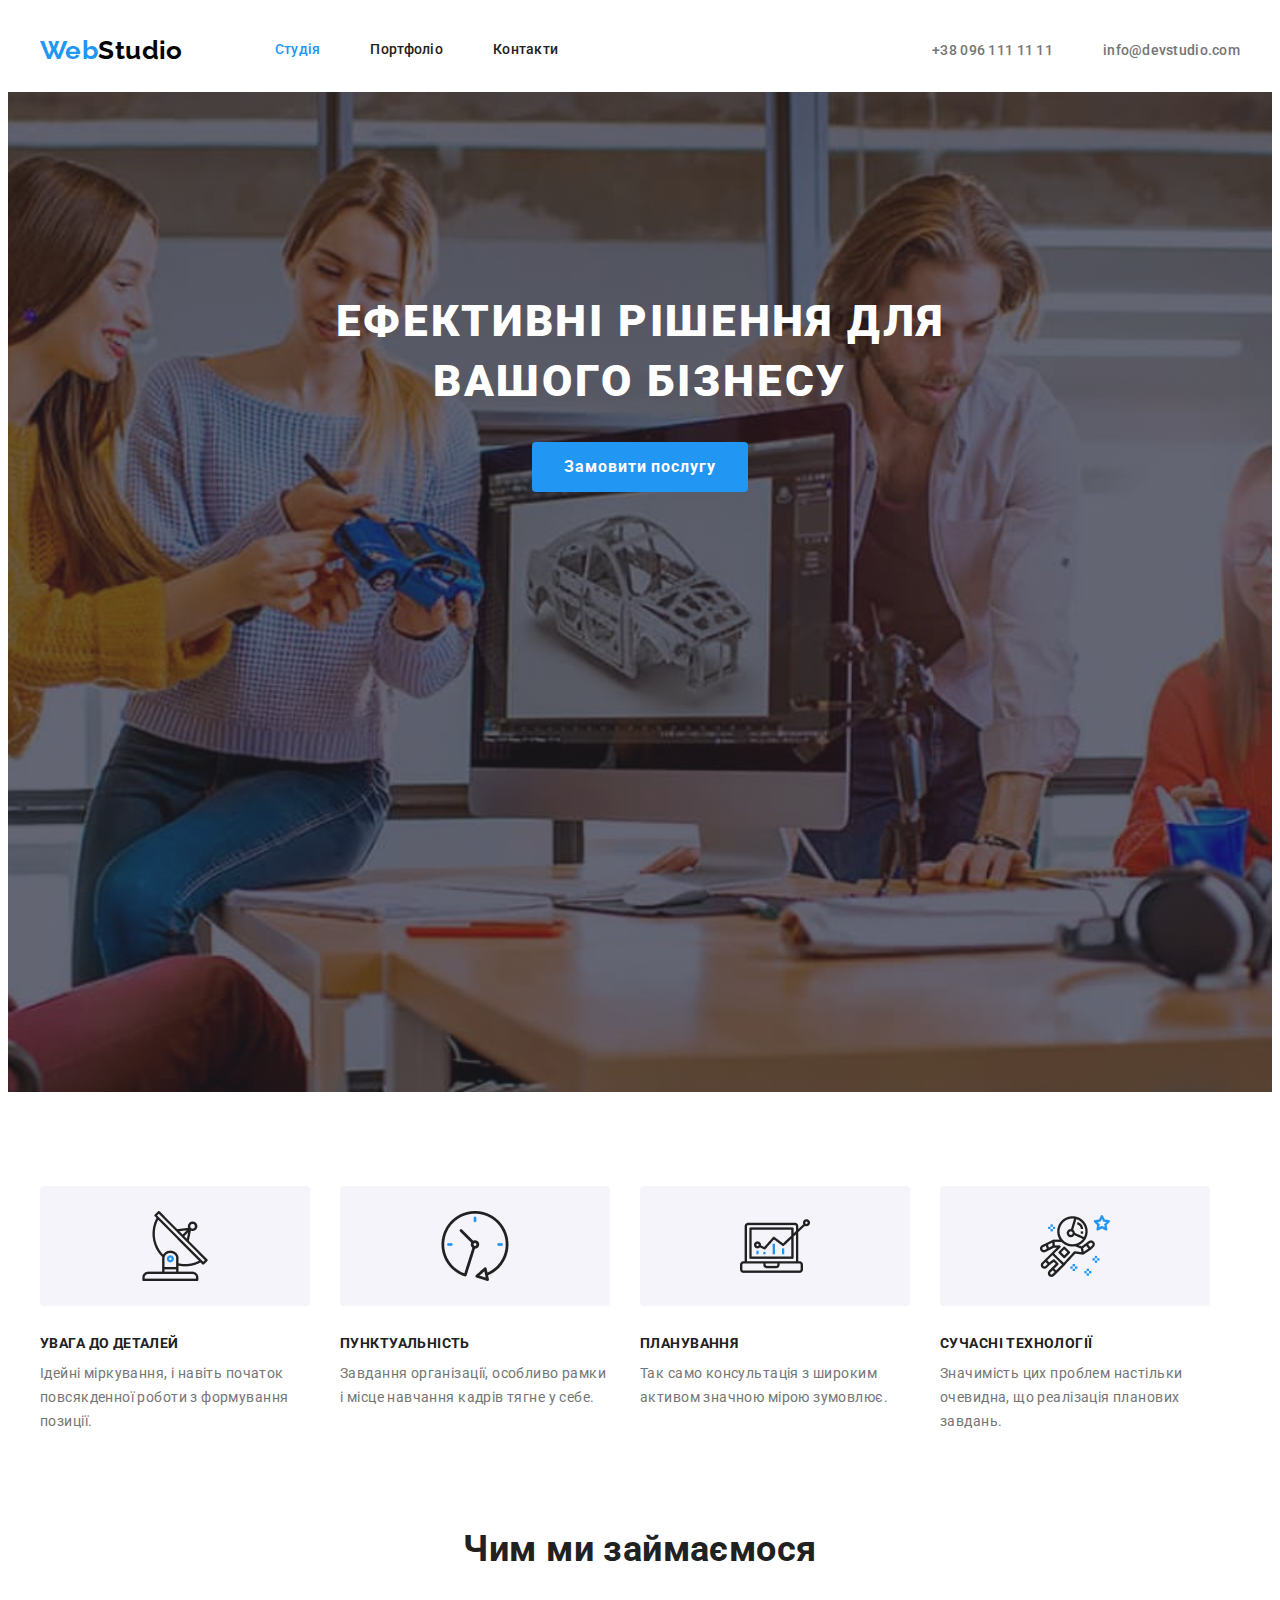
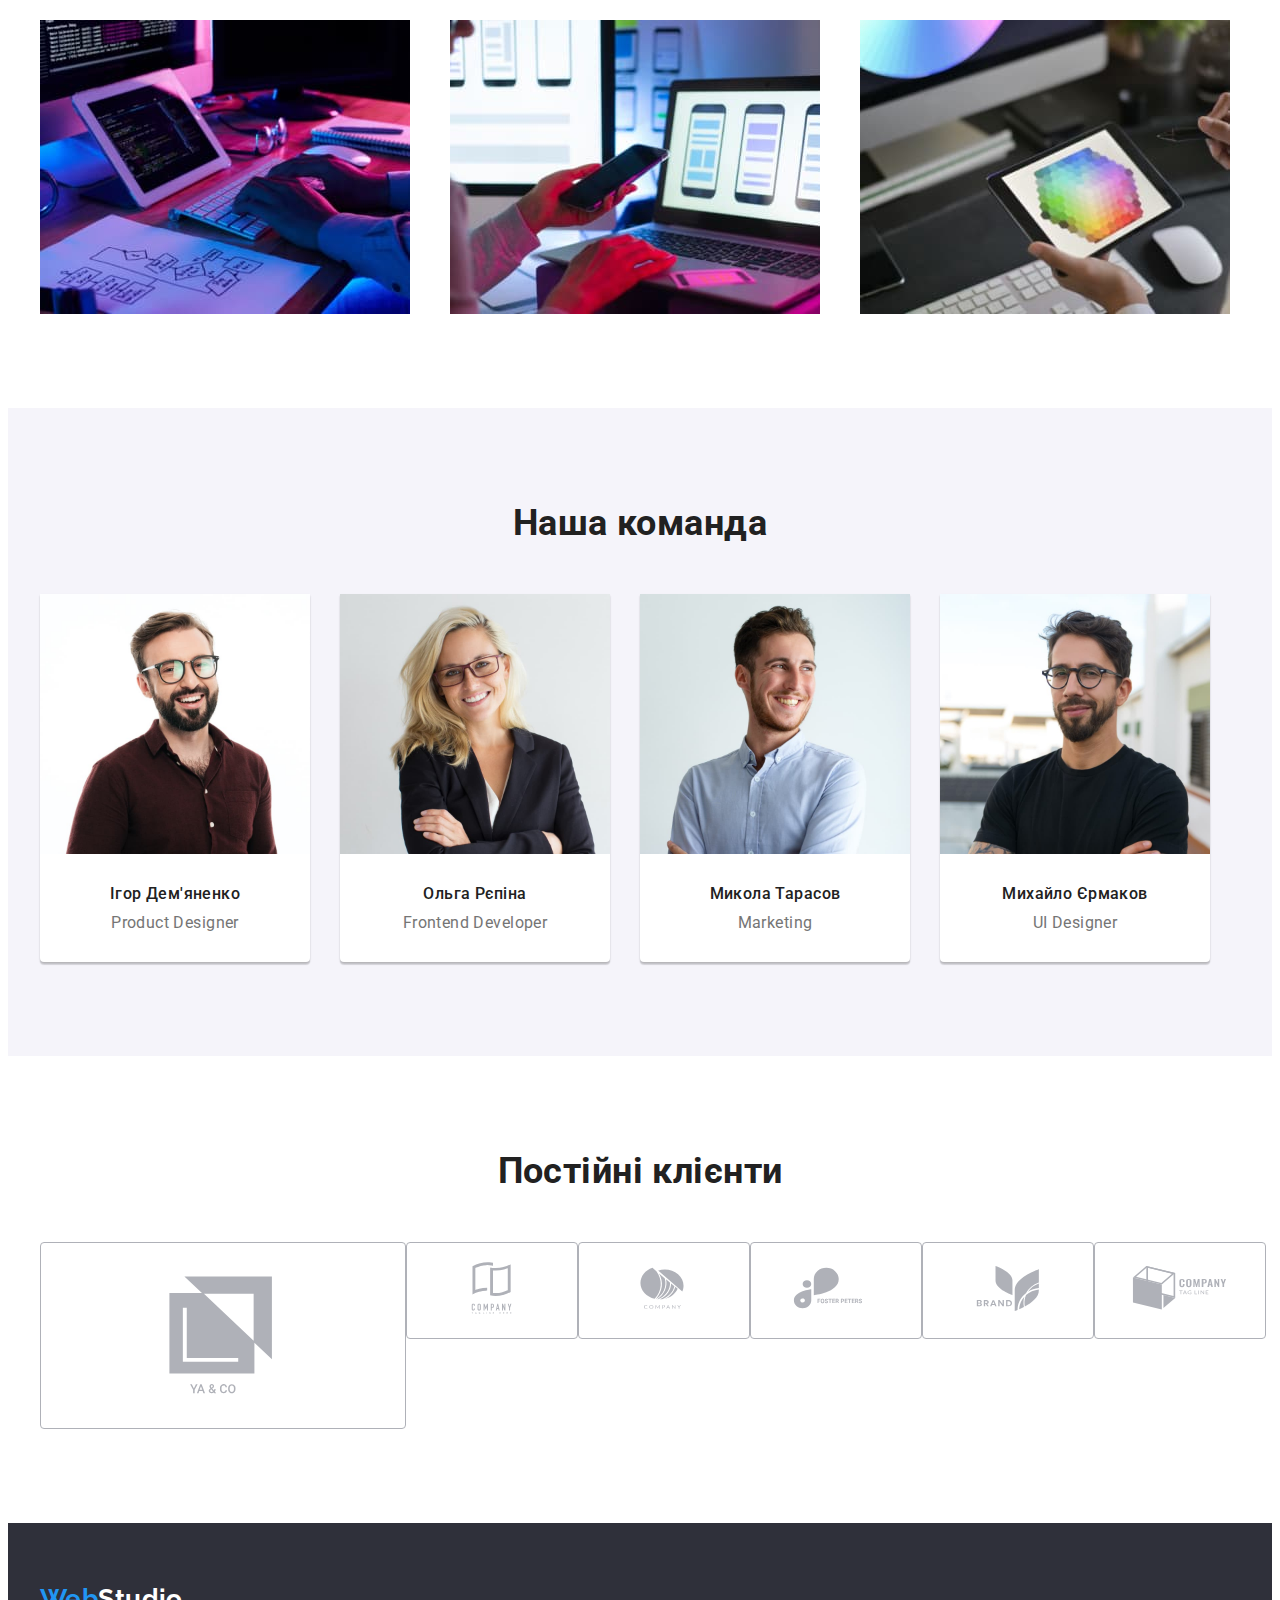
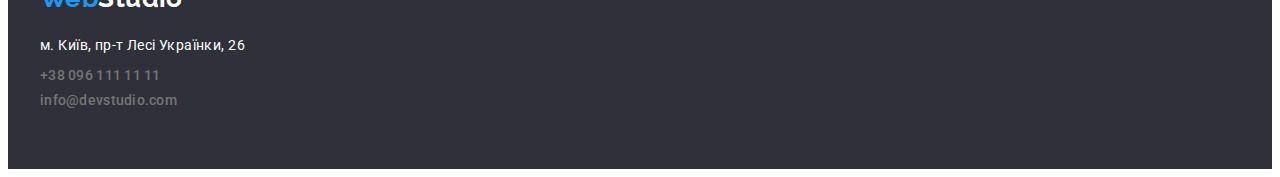
==== index.html @ 5d7f5b34 "goit-markup-hw-04" ====
<!DOCTYPE html>
<html lang="uk">
  <head>
    <meta charset="UTF-8" />
    <meta http-equiv="X-UA-Compatible" content="IE=edge" />
    <meta name="viewport" content="width=device-width, initial-scale=1.0" />
    <title>Document</title>
    <link rel="preconnect" href="https://fonts.googleapis.com" />
    <link rel="preconnect" href="https://fonts.gstatic.com" crossorigin />
    <link
      href="https://fonts.googleapis.com/css2?family=Raleway:wght@700&family=Roboto:wght@400;500;700;900&display=swap"
      rel="stylesheet"
    />
    <link
      rel="stylesheet"
      href="https://cdnjs.cloudflare.com/ajax/libs/modern-normalize/1.1.0/modern-normalize.min.css"
      integrity="sha512-wpPYUAdjBVSE4KJnH1VR1HeZfpl1ub8YT/NKx4PuQ5NmX2tKuGu6U/JRp5y+Y8XG2tV+wKQpNHVUX03MfMFn9Q=="
      crossorigin="anonymous"
      referrerpolicy="no-referrer"
    />
    <link rel="stylesheet" href="./css/styles.css" />
  </head>

  <body>
    <header class="page-header">
      <div class="container header-nav">
        <nav class="main-nav">
          <a href="./index.html" class="logo">
            <span class="logo-color">Web</span>Studio</a
          >
          <ul class="site-nav">
            <li class="item">
              <a href="./index.html" class="link current">Студія</a>
            </li>
            <li class="item">
              <a href="./portfolio.html" class="link">Портфоліо</a>
            </li>
            <li class="item"><a href="#" class="link">Контакти</a></li>
          </ul>
        </nav>
        <ul class="contacts">
          <li class="item">
            <a href="tel:+380961111111" class="link">+38 096 111 11 11</a>
          </li>
          <li class="item">
            <a href="mailto:info@devstudio.com" class="link"
              >info@devstudio.com</a
            >
          </li>
        </ul>
      </div>
    </header>

    <main>
      <section class="hero overlay">
        <div class="container">
          <h1 class="hero-title">Ефективні рішення для вашого бізнесу</h1>
          <button class="hero-button" type="button">Замовити послугу</button>
        </div>
      </section>

      <section class="section">
        <div class="container">
          <h2 class="title hidden visually-hidden">Наші особливості</h2>
          <ul class="features">
            <li class="item icon-antenna">
              <h3 class="title">УВАГА ДО ДЕТАЛЕЙ</h3>
              <p class="text">
                Ідейні міркування, і навіть початок повсякденної роботи з
                формування позиції.
              </p>
            </li>
            <li class="item icon-clock">
              <h3 class="title">ПУНКТУАЛЬНІСТЬ</h3>
              <p class="text">
                Завдання організації, особливо рамки і місце навчання кадрів
                тягне у себе.
              </p>
            </li>
            <li class="item icon-diagram">
              <h3 class="title">ПЛАНУВАННЯ</h3>
              <p class="text">
                Так само консультація з широким активом значною мірою зумовлює.
              </p>
            </li>
            <li class="item icon-astronaut">
              <h3 class="title">СУЧАСНІ ТЕХНОЛОГІЇ</h3>
              <p class="text">
                Значимість цих проблем настільки очевидна, що реалізація
                планових завдань.
              </p>
            </li>
          </ul>
        </div>
      </section>

      <section class="section section-padding">
        <div class="container">
          <h2 class="section-title">Чим ми займаємося</h2>
          <ul class="activity">
            <li class="activity-item">
              <img
                src="./images/box1.jpg"
                alt="Людина працює з планшетом та клавіатурою"
                width="370"
              />
            </li>
            <li class="activity-item">
              <img
                src="./images/box2.jpg"
                alt="Людина працює з телефоном та ноутбуком"
                width="370"
              />
            </li>
            <li class="activity-item">
              <img
                src="./images/box3.jpg"
                alt="Людина працює зі спектром кольорів на планшеті"
                width="370"
              />
            </li>
          </ul>
        </div>
      </section>

      <section class="section-team">
        <div class="container">
          <h2 class="section-title">Наша команда</h2>
          <ul class="team">
            <li>
              <img
                src="./images/img.jpg"
                alt="Усміхнений хлопець в окулярах"
                width="270"
              />
              <div class="team-item">
                <h3 class="team-title">Ігор Дем'яненко</h3>
                <p class="team-text">Product Designer</p>
              </div>
            </li>
            <li>
              <img
                src="./images/img-2.jpg"
                alt="Усміхнена дівчина в окулярах"
                width="270"
              />
              <div class="team-item">
                <h3 class="team-title">Ольга Рєпіна</h3>
                <p class="team-text">Frontend Developer</p>
              </div>
            </li>
            <li>
              <img
                src="./images/img-3.jpg"
                alt="Усміхнений хлопець"
                width="270"
              />
              <div class="team-item">
                <h3 class="team-title">Микола Тарасов</h3>
                <p class="team-text">Marketing</p>
              </div>
            </li>
            <li>
              <img
                src="./images/img-4.jpg"
                alt="Усміхнений хлопець в окулярах"
                width="270"
              />
              <div class="team-item">
                <h3 class="team-title">Михайло Єрмаков</h3>
                <p class="team-text">UI Designer</p>
              </div>
            </li>
          </ul>
        </div>
      </section>

      <section class="section">
        <div class="container">
          <h2 class="section-title">Постійні клієнти</h2>
          <ul class="clients-list">
            <li class="client-item">
              <a href="" class="client-link">
                <svg>
                  <use href="./images/icons.svg#icon-client1"></use>
                </svg>
              </a>
            </li>
            <li class="client-item">
              <a href="" class="client-link">
                <svg class="client-icon">
                  <use href="./images/icons.svg#icon-client2"></use>
                </svg>
              </a>
            </li>
            <li class="client-item">
              <a href="" class="client-link">
                <svg class="client-icon">
                  <use href="./images/icons.svg#icon-client3"></use>
                </svg>
              </a>
            </li>
            <li class="client-item">
              <a href="" class="client-link">
                <svg class="client-icon">
                  <use href="./images/icons.svg#icon-client4"></use>
                </svg>
              </a>
            </li>
            <li class="client-item">
              <a href="" class="client-link">
                <svg class="client-icon">
                  <use href="./images/icons.svg#icon-client5"></use>
                </svg>
              </a>
            </li>
            <li class="client-item">
              <a href="" class="client-link">
                <svg class="client-icon">
                  <use href="./images/icons.svg#icon-client6"></use>
                </svg>
              </a>
            </li>
          </ul>
        </div>
      </section>
    </main>

    <footer class="footer">
      <div class="container">
        <a class="footer-logo" href="./index.html"
          ><span class="logo-color">Web</span>Studio</a
        >
        <address class="footer-address">
          <ul class="contacts-footer">
            <li class="footer-item">
              <a
                href="https://goo.gl/maps/CPtrU1FHBa2aNyZL9"
                target="_blank"
                rel="noopener noreferrer nofollow"
                class="address"
                >м. Київ, пр-т Лесі Українки, 26</a
              >
            </li>
            <li class="footer-item">
              <a href="tel:+380961111111" class="link">+38 096 111 11 11</a>
            </li>
            <li class="footer-item">
              <a href="mailto:info@devstudio.com" class="link"
                >info@devstudio.com</a
              >
            </li>
          </ul>
        </address>
      </div>
    </footer>
  </body>
</html>
---- css/styles.css ----
:root {
  --primery-bacground-color: #f5f5f5;
  --bacground-color: #ffffff;
  --header-bacground-color: #ececec;
  --icon-bacground-color: #f5f4fa;
  --button-text-hover-color: #ffffff;
  --hero-title-color: #ffffff;
  --accent-bacground-color: #2f303a;
  --primary-text-color: #757575;
  --title-text-color: #212121;
  --logo-text-color: #2196f3;
  --button-bacground-color: #2196f3;
  --address-color: #ffffff;
  --logo-color: #000000;
  --footer-logo-color: #ffffff;
  --section-team-color: #f5f4fa;
  --border-color: #eeeeee;
  --icon-color: #afb1b8;
  --hover-icon-color: #2196f3;
}

p,
h1,
h2,
h3,
h4,
h5,
h6 {
  margin: 0;
}

ul,
li {
  margin: 0;
  padding-left: 0;
  list-style: none;
}

button {
  cursor: pointer;
}

address {
  font-style: normal;
}

img {
  display: block;
  max-width: 100%;
  height: auto;
}

body {
  font-family: "Roboto", sans-serif;
  font-size: 14px;
  letter-spacing: 0.03em;
  color: var(--primary-text-color);
  background-color: var(---bacground-color);
}

.page-header a,
.footer a,
.portfolio a {
  text-decoration: none;
}

.container {
  align-items: center;
  margin-left: auto;
  margin-right: auto;
  width: 1200px;
  padding: 0 15px;
}

/* Logo */

.logo {
  font-family: "Raleway", sans-serif;
  font-weight: 700;
  font-size: 26px;
  line-height: 1.19;
  color: var(--logo-color);
}

.logo-color {
  color: var(--button-bacground-color);
}

/* Page header */

.page-header {
  background-color: var(--bacground-color);
}

/* Main navigation */

.main-nav {
  display: flex;
  align-items: center;
}

/* Site navigation */

.site-nav {
  display: flex;
  margin-left: 92px;
  gap: 50px;
}

.header-nav {
  display: flex;
}

.site-nav .link {
  display: block;
  padding-top: 34px;
  padding-bottom: 34px;
  color: var(--title-text-color);

  font-weight: 500;
  font-size: 14px;
  line-height: 1.14;
  letter-spacing: 0.02em;
}

.site-nav .link:hover,
.site-nav .link:focus {
  color: var(--button-bacground-color);
}

.site-nav .link.current {
  color: var(--button-bacground-color);
}

/* Contacts */

.contacts {
  display: flex;
  margin-left: auto;
  gap: 50px;
}

.contacts .link {
  font-weight: 500;
  font-size: 14px;
  line-height: 1.14;
  letter-spacing: 0.02em;
  color: var(--primary-text-color);
}

.contacts .link:hover,
.contacts .link:focus {
  color: var(--button-bacground-color);
}

/* Hero */

.hero {
  text-align: center;
  background: var(--accent-bacground-color);
  padding: 200px 0;
}

.overlay {
  max-width: 1600px;
  height: 600px;
  margin-left: auto;
  margin-right: auto;
  background-image: linear-gradient(
      to right,
      rgba(47, 48, 58, 0.4),
      rgba(47, 48, 58, 0.4)
    ),
    url(../images/hero.jpg);
  background-position: center;
  background-size: cover;
}

.hero-title {
  width: 696px;
  margin: auto;
  margin-bottom: 30px;
  font-weight: 900;
  font-size: 44px;
  line-height: 1.36;
  letter-spacing: 0.06em;
  text-align: center;
  text-transform: uppercase;
  color: var(--hero-title-color);
}

.hero-button {
  font-family: inherit;
  font-weight: 700;
  font-size: 16px;
  line-height: 1.88;
  letter-spacing: 0.06em;
  min-width: 216px;
  border: none;
  padding: 10px 32px;
  border-radius: 4px;
  color: var(--button-text-hover-color);
  background-color: var(--button-bacground-color);
}

/* Sections */

.section {
  padding-top: 94px;
  padding-bottom: 94px;
}

.section .title {
  margin-bottom: 50px;
  color: var(--title-text-color);
}

.section-team {
  background-color: var(--section-team-color);
}

.section-title {
  margin-bottom: 50px;
  font-weight: 700;
  font-size: 36px;
  line-height: 1.17;
  text-align: center;
  color: var(--title-text-color);
}

/* Features */

.visually-hidden {
  position: absolute;
  white-space: nowrap;
  width: 1px;
  height: 1px;
  overflow: hidden;
  border: 0;
  padding: 0;
  clip: rect(0 0 0 0);
  clip-path: inset(50%);
  margin: -1px;
}

.features {
  display: flex;
  gap: 30px;
}

.features .item {
  width: 270px;
}

.features .item::before {
  display: block;
  content: " ";
  height: 120px;
  border-radius: 4px;
  margin-bottom: 30px;
  background-color: var(--icon-bacground-color);
  background-repeat: no-repeat;
  background-position: 50% 50%;
  background-size: 70px;
}

.icon-antenna::before {
  background-image: url(../images/antenna.png);
}

.icon-clock::before {
  background-image: url(../images/clock.png);
}

.icon-diagram::before {
  background-image: url(../images/diagram.png);
}

.icon-astronaut::before {
  background-image: url(../images/astronaut.png);
}

.features .title {
  margin-bottom: 10px;
  font-weight: 700;
  font-size: 14px;
  line-height: 1.14;
}

.features .text {
  font-weight: 400;
  font-size: 14px;
  line-height: 1.71;
  color: var(--primary-text-color);
}

.filters {
  display: flex;
  gap: 8px;
  margin-bottom: 50px;
}

.filters .filter-button.current {
  border: none;
  color: var(--button-text-hover-color);
  background: var(--button-bacground-color);
  box-shadow: 0px 3px 1px rgba(0, 0, 0, 0.1), 0px 1px 2px rgba(0, 0, 0, 0.08),
    0px 2px 2px rgba(0, 0, 0, 0.12);
  border-radius: 4px;
}

.filters .filter-button {
  font-family: inherit;
  font-style: normal;
  font-weight: 500;
  font-size: 16px;
  line-height: 1.62;
  border: none;
  padding: 6px 22px;
  border-radius: 4px;
  letter-spacing: 0.03em;
  color: var(--title-text-color);
  background: var(--section-team-color);
  border-radius: 4px;
}

.hero-button {
  font-family: inherit;
  font-weight: 700;
  font-size: 16px;
  line-height: 1.88;
  letter-spacing: 0.06em;
  min-width: 216px;
  border: none;
  padding: 10px 32px;
  border-radius: 4px;
  color: var(--button-text-hover-color);
  background-color: var(--button-bacground-color);
}

/* What we do */

.section-padding {
  padding-top: 0;
}

.activity {
  display: flex;
  flex-wrap: wrap;
  gap: 30px;
}

.activity-item {
  display: flex;
  width: calc((100% - 60px) / 3);
}

/* Team */

.section-team {
  padding: 94px 0;
}

.team {
  display: flex;
  gap: 30px;
}

.team-item {
  display: block;
  padding-top: 30px;
  padding-bottom: 30px;
}

.team .team-title,
.team .team-text {
  font-weight: 500;
  font-size: 16px;
  line-height: 1.19;
  text-align: center;
  color: var(--title-text-color);
}

.team-title {
  margin-bottom: 10px;
}

.team li {
  background: var(--bacground-color);
  box-shadow: 0px 3px 1px rgba(0, 0, 0, 0.1), 0px 1px 2px rgba(0, 0, 0, 0.08),
    0px 2px 2px rgba(0, 0, 0, 0.12);
  border-radius: 0px 0px 4px 4px;
}

.team .team-text {
  font-weight: 400;
  color: var(--primary-text-color);
}

/* Client */

.clients-list {
  display: flex;
  justify-content: space-between;
  margin-left: auto;
}

.client-link {
  display: block;
  align-items: center;
  padding: 16px 32px;
  border: 1px solid var(--icon-color);
  border-radius: 4px;
  fill: var(--icon-color);
}

.client-icon {
  fill: var(--icon-color);
  width: 106px;
  height: 60px;
}

.client-link:hover,
.client-link:focus {
  border: 1px solid var(--hover-icon-color);
  color: var(--hover-icon-color);
}

/* Portfolio */

.portfolio {
  display: flex;
  flex-wrap: wrap;
  gap: 30px;
}

.portfolio-element {
  width: calc((100% - 60px) / 3);
}

.item-title {
  display: block;
  padding: 20px 24px;
  border: 1px solid var(--border-color);
}

.portfolio .portfolio-item {
  margin-bottom: 4px;
  font-weight: 700;
  font-size: 18px;
  line-height: 2;
  letter-spacing: 0.06em;
  color: var(--title-text-color);
}

.portfolio .portfolio-text {
  font-weight: 400;
  font-size: 16px;
  line-height: 1.88;
  color: var(--primary-text-color);
}

.filters .filter-button:hover,
.filters .filter-button:focus {
  cursor: pointer;
  background-color: var(--button-bacground-color);
  color: var(--button-text-hover-color);
  box-shadow: 0px 3px 1px rgba(0, 0, 0, 0.1), 0px 1px 2px rgba(0, 0, 0, 0.08),
    0px 2px 2px rgba(0, 0, 0, 0.12);
}

.filters {
  display: flex;
  justify-content: center;
}

.portfolio .portfolio-element:hover,
.portfolio .portfolio-element:focus {
  box-shadow: 0px 1px 1px rgba(0, 0, 0, 0.12), 0px 4px 4px rgba(0, 0, 0, 0.06),
    1px 4px 6px rgba(0, 0, 0, 0.16);
}

/* Footer */

.footer {
  background: var(--accent-bacground-color);
  background: var(--accent-bacground-color);
  padding-top: 60px;
  padding-bottom: 60px;
}

.footer-logo {
  display: block;
  margin-bottom: 20px;
  text-decoration: none;
  font-family: "Raleway", sans-serif;
  font-weight: 700;
  font-size: 26px;
  line-height: 1.19;
  color: var(--footer-logo-color);
}

.address {
  display: block;
  margin-bottom: 10px;
  font-family: inherit;
  font-style: normal;
  font-size: 14px;
  line-height: 1.71;
  letter-spacing: 0.03em;
  color: var(--address-color);
}

.footer-item:not(:last-child) {
  margin-bottom: 9px;
}

.contacts-footer .link {
  display: block;
  font-weight: 500;
  font-size: 14px;
  line-height: 1.14;
  letter-spacing: 0.02em;
  color: var(--primary-text-color);
}

.contacts-footer .link:hover,
.contacts-footer .link:focus {
  color: var(--button-bacground-color);
}
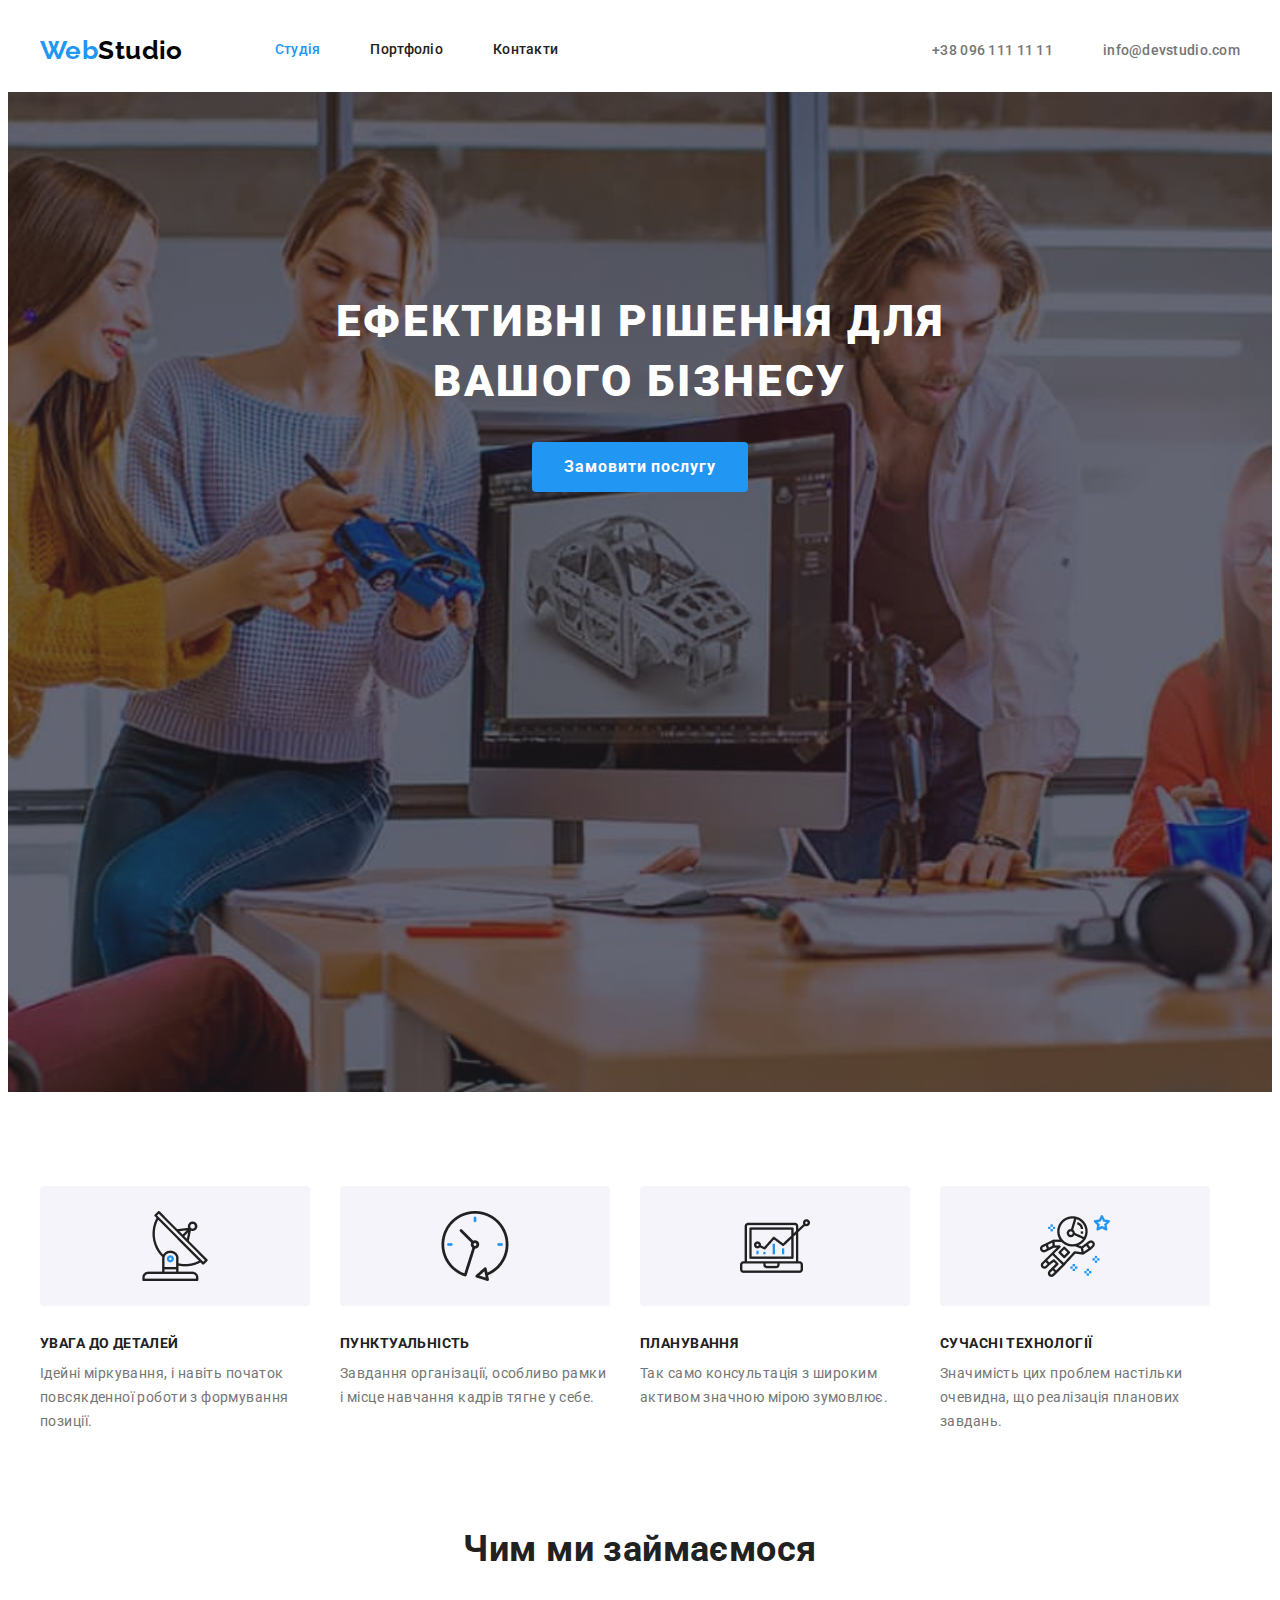
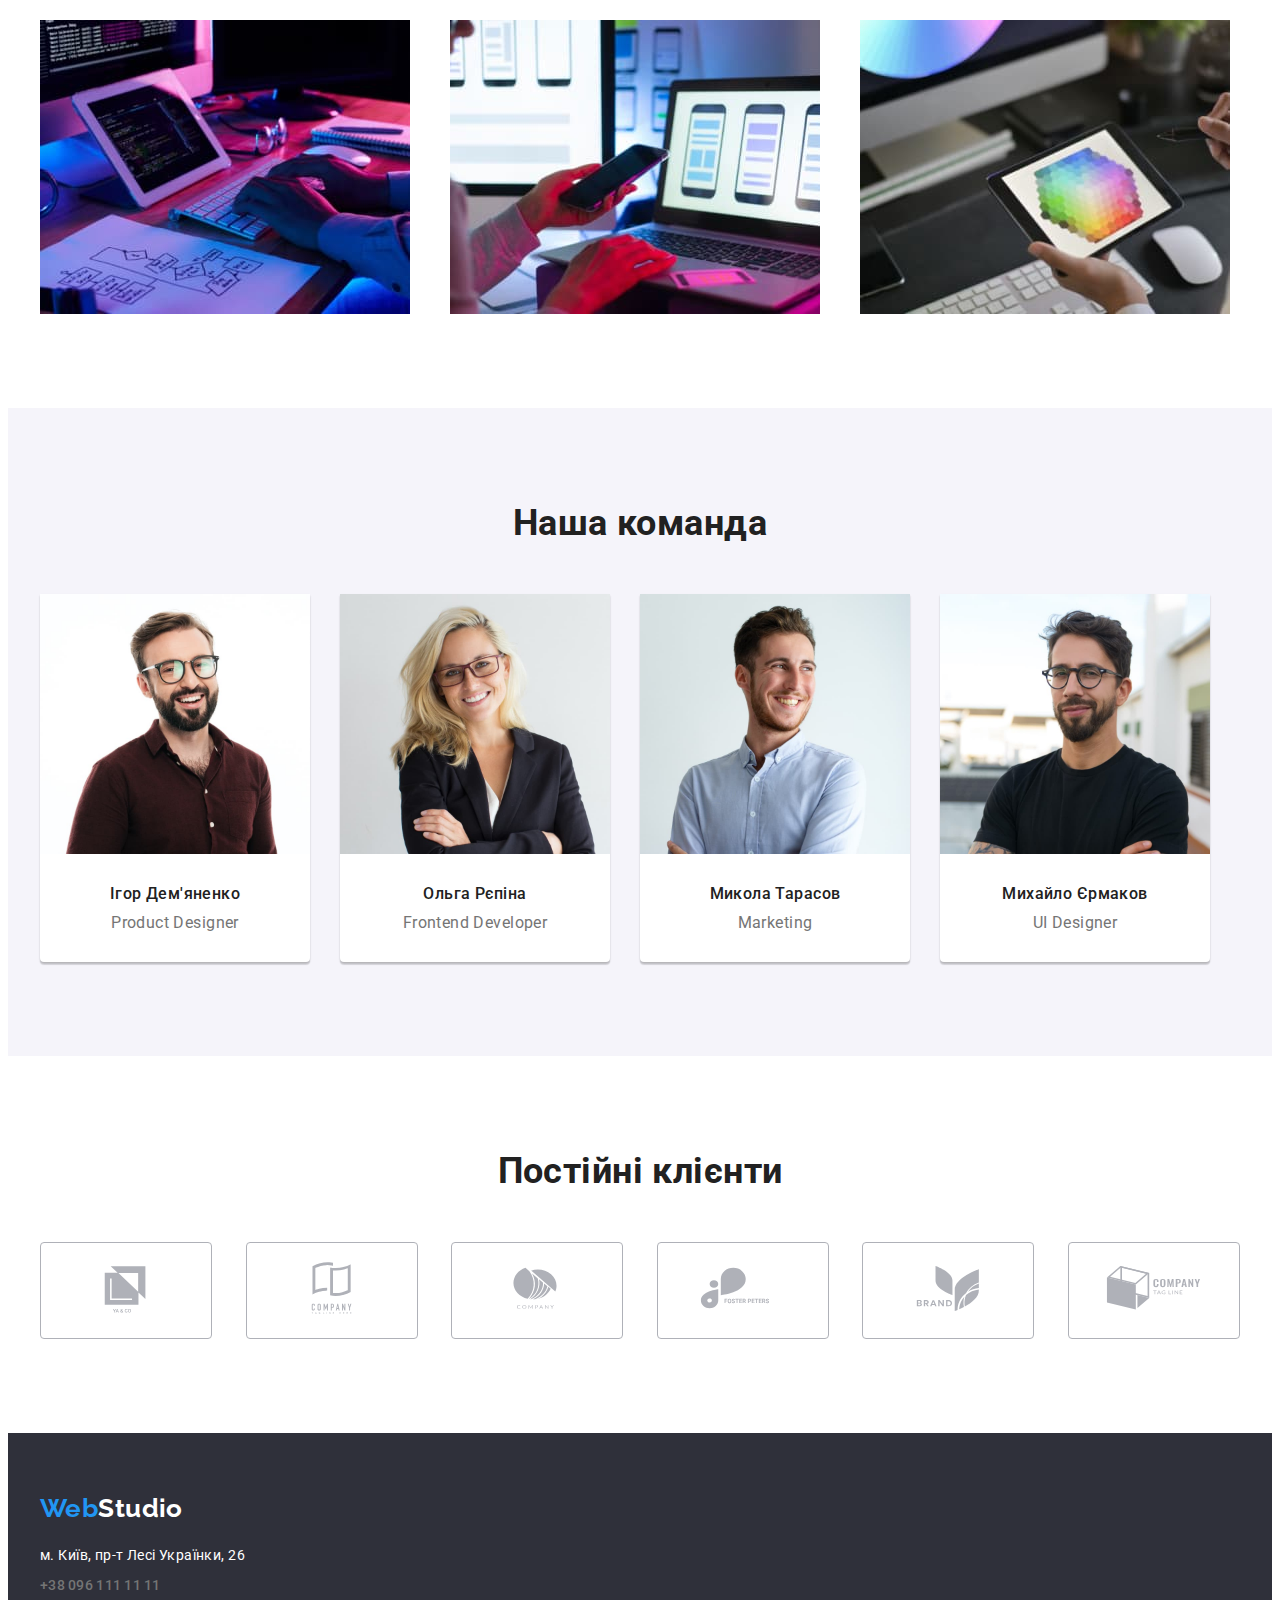
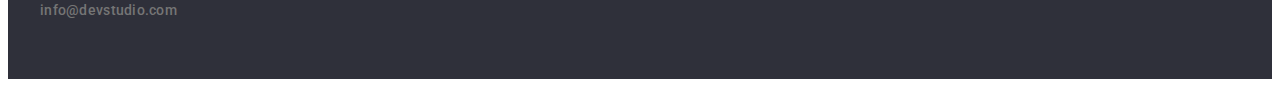
==== commit 7d291e90: "goit-markup-hw-04" ====
--- a/index.html
+++ b/index.html
@@ -181,7 +181,7 @@
           <ul class="clients-list">
             <li class="client-item">
               <a href="" class="client-link">
-                <svg>
+                <svg class="client-icon">
                   <use href="./images/icons.svg#icon-client1"></use>
                 </svg>
               </a>
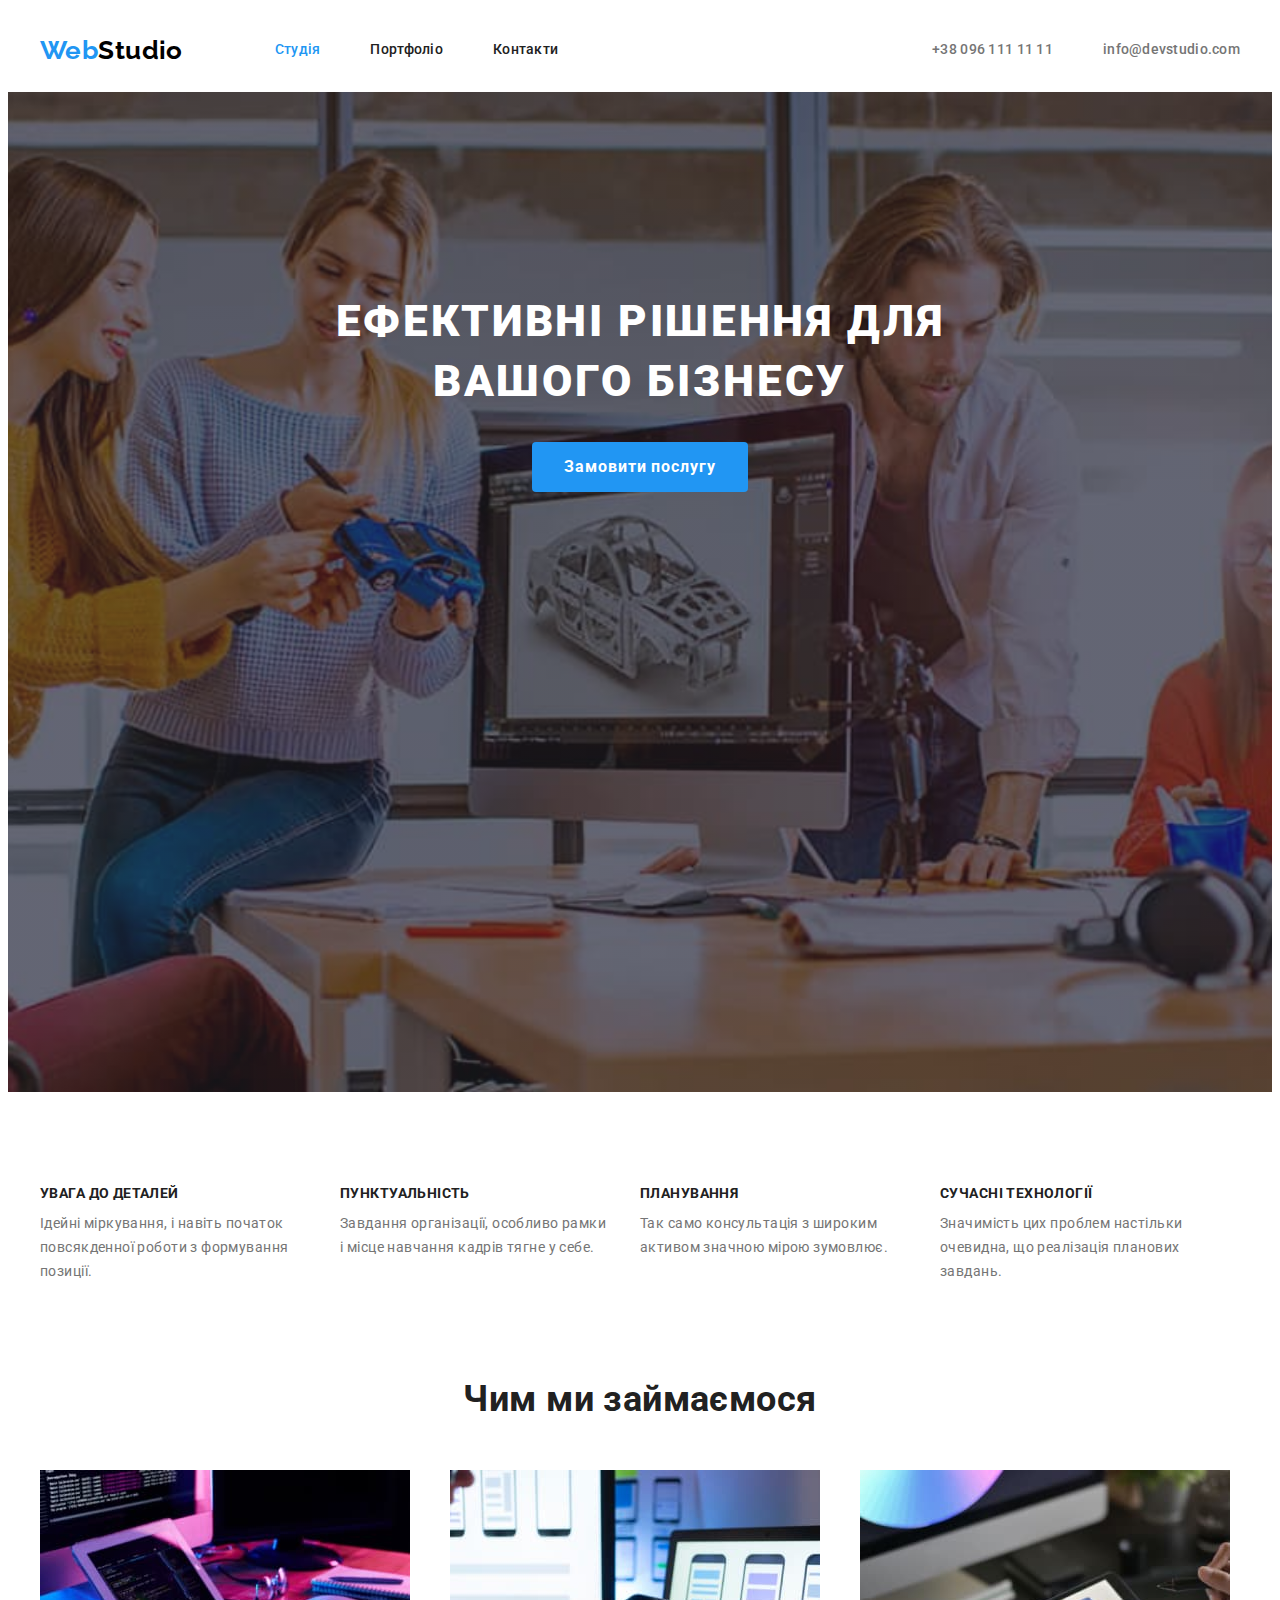
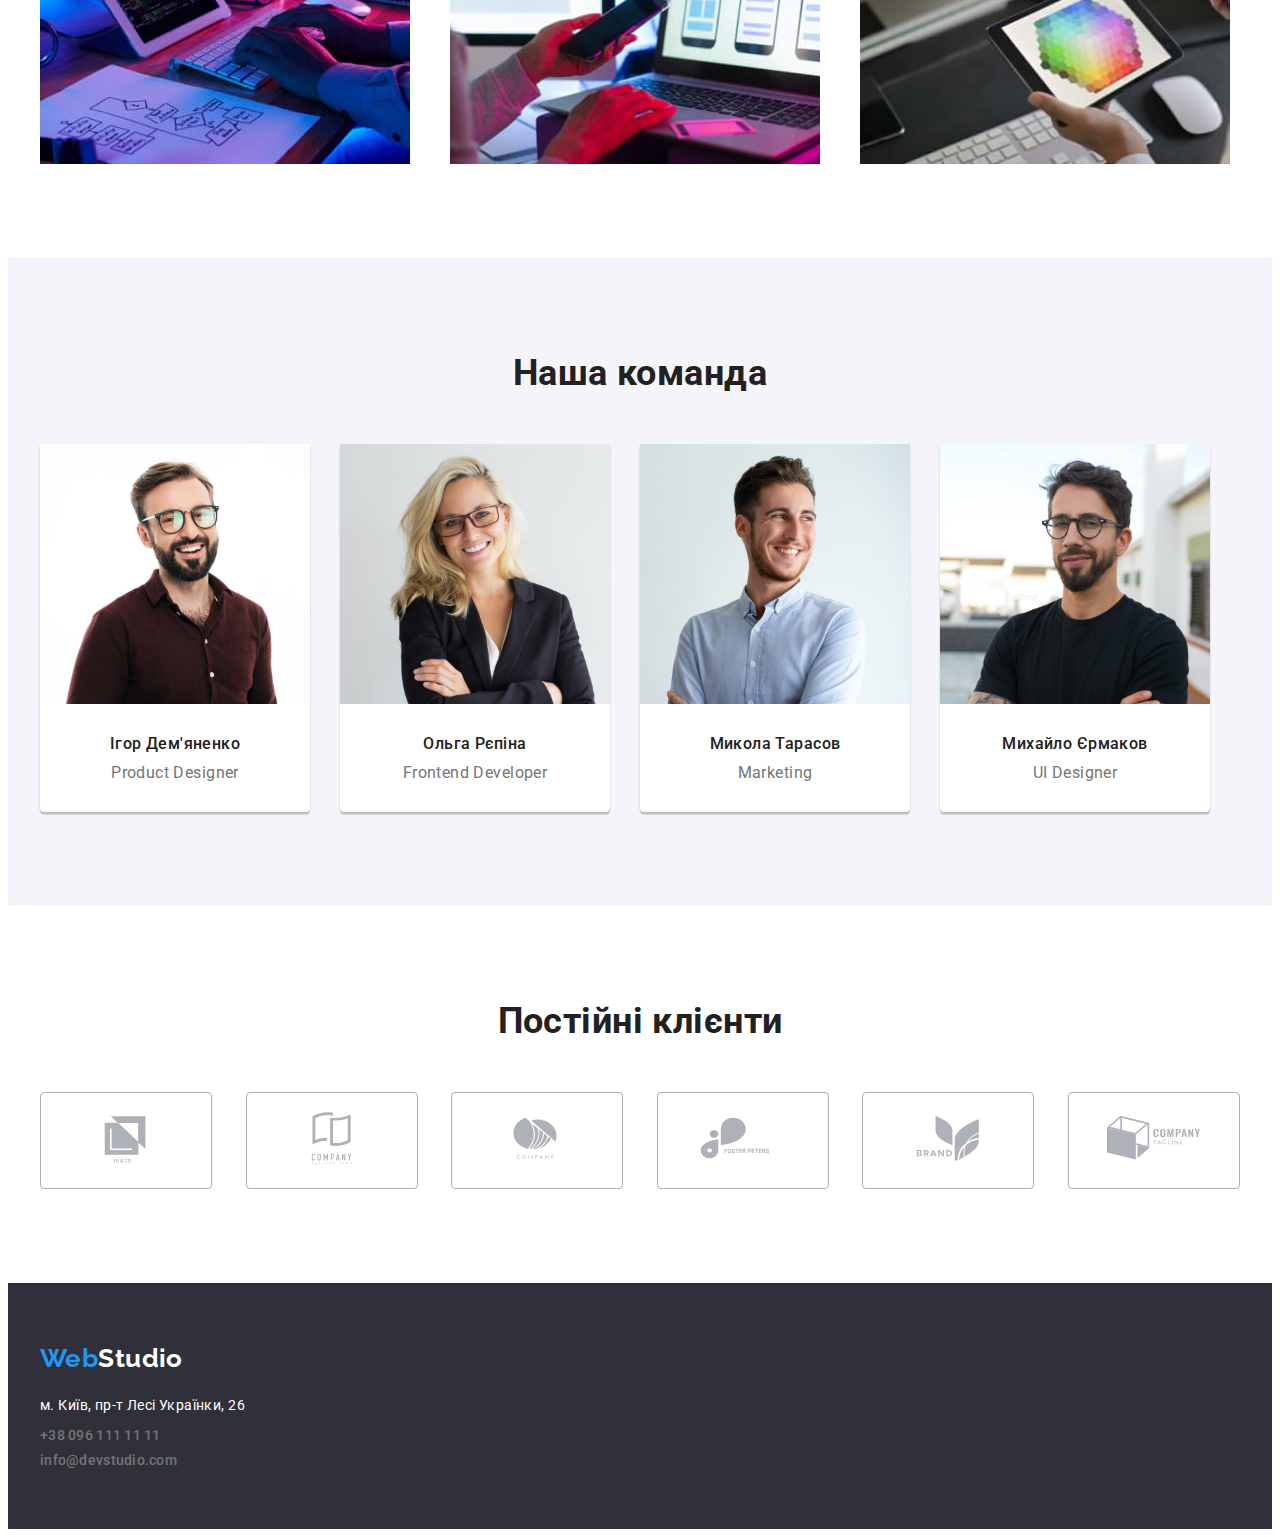
==== commit d9729d10: "goit-markup-hw-04" ====
--- a/index.html
+++ b/index.html
@@ -182,7 +182,8 @@
             <li class="client-item">
               <a href="" class="client-link">
                 <svg class="client-icon">
-                  <use href="./images/icons.svg#icon-client1"></use>
+                  <use href="./images/icons.svg#icon-client1"
+                  ></use>
                 </svg>
               </a>
             </li>
--- a/css/styles.css
+++ b/css/styles.css
@@ -138,9 +138,12 @@
   display: flex;
   margin-left: auto;
   gap: 50px;
+  text-decoration: none;
 }
 
 .contacts .link {
+  display: flex;
+  align-items: center;
   font-weight: 500;
   font-size: 14px;
   line-height: 1.14;
@@ -151,6 +154,12 @@
 .contacts .link:hover,
 .contacts .link:focus {
   color: var(--button-bacground-color);
+}
+
+.contacts-icon {
+  fill: var(--primary-text-color);
+  width: 16px;
+  height: 12px;
 }
 
 /* Hero */
@@ -252,7 +261,7 @@
   width: 270px;
 }
 
-.features .item::before {
+/* .features .item::before {
   display: block;
   content: " ";
   height: 120px;
@@ -278,7 +287,7 @@
 
 .icon-astronaut::before {
   background-image: url(../images/astronaut.png);
-}
+} */
 
 .features .title {
   margin-bottom: 10px;
@@ -423,7 +432,7 @@
 .client-link:hover,
 .client-link:focus {
   border: 1px solid var(--hover-icon-color);
-  color: var(--hover-icon-color);
+  fill: var(--hover-icon-color);
 }
 
 /* Portfolio */
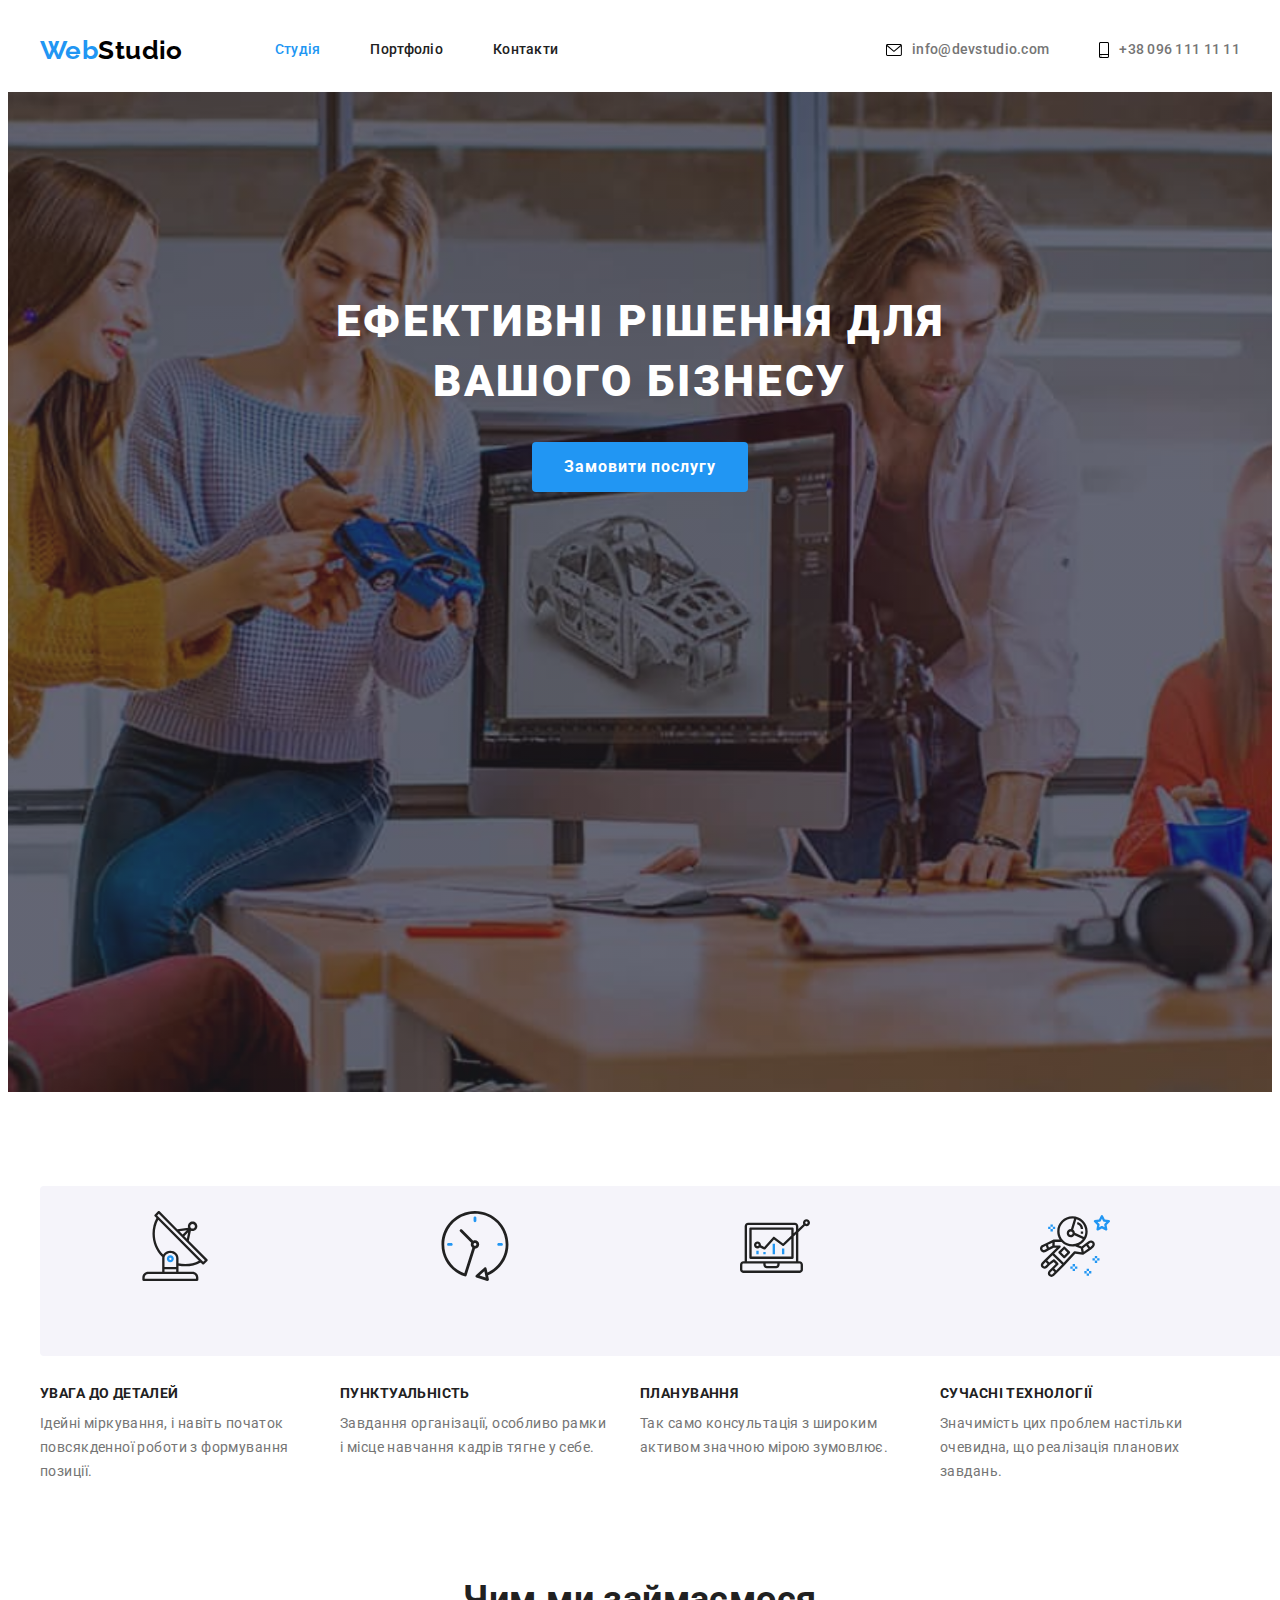
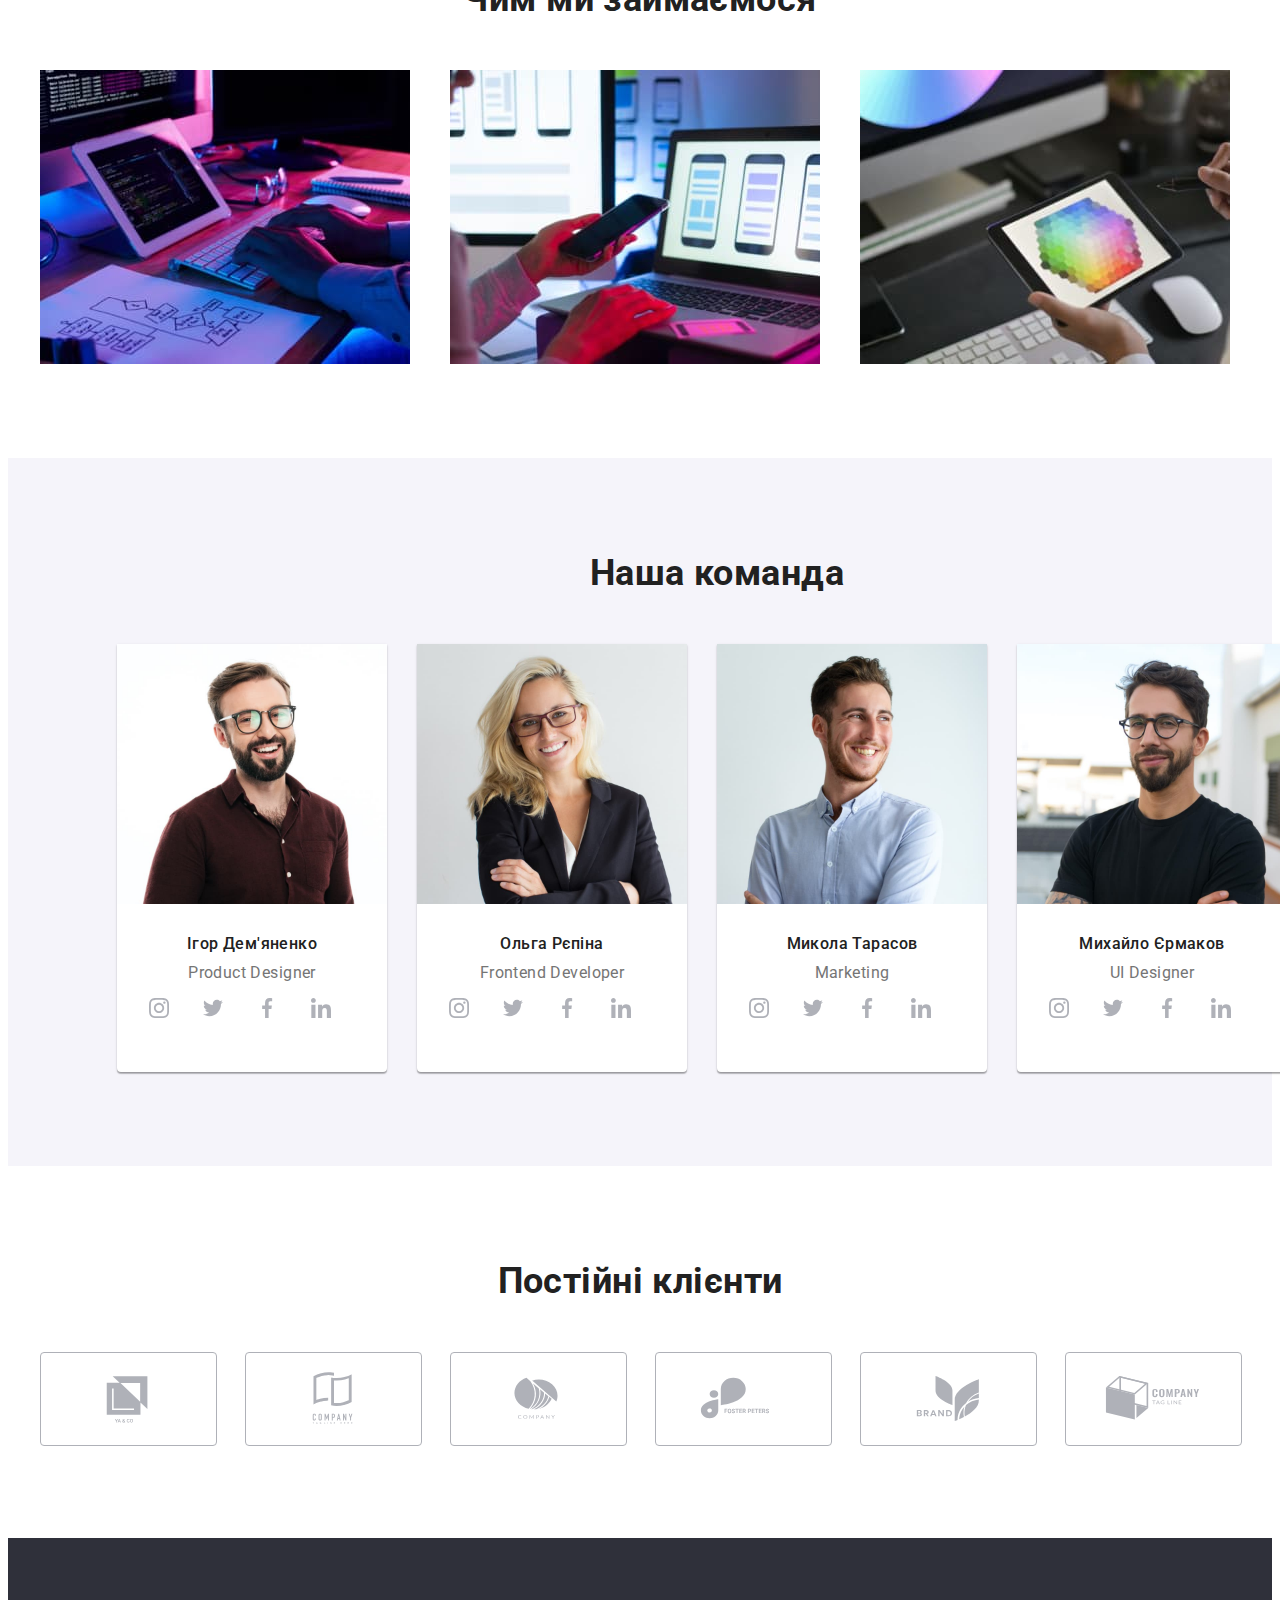
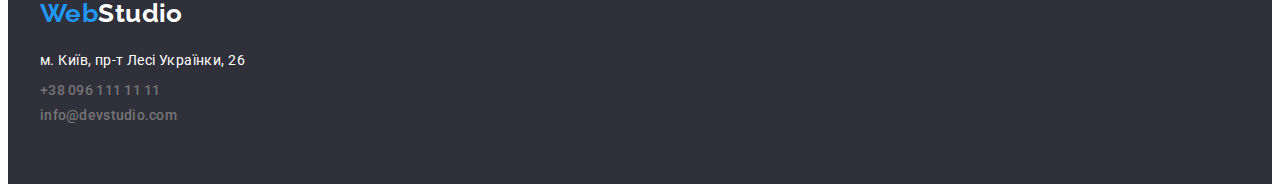
==== commit b3b2acbf: "goit-markup-hw-04" ====
--- a/index.html
+++ b/index.html
@@ -39,12 +39,26 @@
           </ul>
         </nav>
         <ul class="contacts">
-          <li class="item">
-            <a href="tel:+380961111111" class="link">+38 096 111 11 11</a>
+          <li class="contacts-item">
+            <a href="mailto:info@devstudio.com" class="contacts-link">
+              <svg class="contacts-icon mail">
+                <use
+                  href="./images/icons.svg#icon-envelope"
+                  width="16px"
+                  height="12px"
+                ></use></svg
+              >info@devstudio.com</a
+            >
           </li>
-          <li class="item">
-            <a href="mailto:info@devstudio.com" class="link"
-              >info@devstudio.com</a
+          <li class="contacts-item">
+            <a href="tel:+380961111111" class="contacts-link">
+              <svg class="contacts-icon tel">
+                <use
+                  href="./images/icons.svg#icon-smartphone"
+                  width="10px"
+                  height="16px"
+                ></use></svg
+              >+38 096 111 11 11</a
             >
           </li>
         </ul>
@@ -63,27 +77,55 @@
         <div class="container">
           <h2 class="title hidden visually-hidden">Наші особливості</h2>
           <ul class="features">
-            <li class="item icon-antenna">
+            <li class="features-item">
+              <svg class="features-icon">
+                <use
+                  href="./images/icons.svg#icon-antenna"
+                  width="70px"
+                  height="70px"
+                ></use>
+              </svg>
               <h3 class="title">УВАГА ДО ДЕТАЛЕЙ</h3>
               <p class="text">
                 Ідейні міркування, і навіть початок повсякденної роботи з
                 формування позиції.
               </p>
             </li>
-            <li class="item icon-clock">
+            <li class="features-item">
+              <svg class="features-icon">
+                <use
+                  href="./images/icons.svg#icon-clock"
+                  width="70px"
+                  height="70px"
+                ></use>
+              </svg>
               <h3 class="title">ПУНКТУАЛЬНІСТЬ</h3>
               <p class="text">
                 Завдання організації, особливо рамки і місце навчання кадрів
                 тягне у себе.
               </p>
             </li>
-            <li class="item icon-diagram">
+            <li class="features-item">
+              <svg class="features-icon">
+                <use
+                  href="./images/icons.svg#icon-diagram"
+                  width="70px"
+                  height="70px"
+                ></use>
+              </svg>
               <h3 class="title">ПЛАНУВАННЯ</h3>
               <p class="text">
                 Так само консультація з широким активом значною мірою зумовлює.
               </p>
             </li>
-            <li class="item icon-astronaut">
+            <li class="features-item">
+              <svg class="features-icon">
+                <use
+                  href="./images/icons.svg#icon-astronaut"
+                  width="70px"
+                  height="70px"
+                ></use>
+              </svg>
               <h3 class="title">СУЧАСНІ ТЕХНОЛОГІЇ</h3>
               <p class="text">
                 Значимість цих проблем настільки очевидна, що реалізація
@@ -126,50 +168,314 @@
       <section class="section-team">
         <div class="container">
           <h2 class="section-title">Наша команда</h2>
-          <ul class="team">
-            <li>
+          <ul class="team-list">
+            <li class="team-item">
               <img
                 src="./images/img.jpg"
                 alt="Усміхнений хлопець в окулярах"
                 width="270"
               />
-              <div class="team-item">
+              <div class="team">
                 <h3 class="team-title">Ігор Дем'яненко</h3>
                 <p class="team-text">Product Designer</p>
               </div>
-            </li>
-            <li>
+              <ul class="social-networks-list">
+                <li class="social-networks-item">
+                  <a
+                    class="social-networks-link"
+                    href="#"
+                    target="_blank"
+                    rel="noopener noreferrer nofollow"
+                  >
+                    <svg class="social-networks-icon">
+                      <use
+                        href="./images/icons.svg#icon-instagram"
+                        width="20px"
+                        height="20px"
+                      ></use>
+                    </svg>
+                  </a>
+                </li>
+                <li class="social-networks-item">
+                  <a
+                    class="social-networks-link"
+                    href="#"
+                    target="_blank"
+                    rel="noopener noreferrer nofollow"
+                  >
+                    <svg class="social-networks-icon">
+                      <use
+                        href="./images/icons.svg#icon-twitter"
+                        width="20px"
+                        height="20px"
+                      ></use>
+                    </svg>
+                  </a>
+                </li>
+                <li class="social-networks-item">
+                  <a
+                    class="social-networks-link"
+                    href="#"
+                    target="_blank"
+                    rel="noopener noreferrer nofollow"
+                  >
+                    <svg class="social-networks-icon">
+                      <use
+                        href="./images/icons.svg#icon-facebook"
+                        width="20px"
+                        height="20px"
+                      ></use>
+                    </svg>
+                  </a>
+                </li>
+                <li class="social-networks-item">
+                  <a
+                    class="social-networks-link"
+                    href="#"
+                    target="_blank"
+                    rel="noopener noreferrer nofollow"
+                  >
+                    <svg class="social-networks-icon">
+                      <use
+                        href="./images/icons.svg#icon-linkedin"
+                        width="20px"
+                        height="20px"
+                      ></use>
+                    </svg>
+                  </a>
+                </li>
+              </ul>
+            </li>
+            <li class="team-item">
               <img
                 src="./images/img-2.jpg"
                 alt="Усміхнена дівчина в окулярах"
                 width="270"
               />
-              <div class="team-item">
+              <div class="team">
                 <h3 class="team-title">Ольга Рєпіна</h3>
                 <p class="team-text">Frontend Developer</p>
               </div>
-            </li>
-            <li>
+              <ul class="social-networks-list">
+                <li class="social-networks-item">
+                  <a
+                    class="social-networks-link"
+                    href="#"
+                    target="_blank"
+                    rel="noopener noreferrer nofollow"
+                  >
+                    <svg class="social-networks-icon">
+                      <use
+                        href="./images/icons.svg#icon-instagram"
+                        width="20px"
+                        height="20px"
+                      ></use>
+                    </svg>
+                  </a>
+                </li>
+                <li class="social-networks-item">
+                  <a
+                    class="social-networks-link"
+                    href="#"
+                    target="_blank"
+                    rel="noopener noreferrer nofollow"
+                  >
+                    <svg class="social-networks-icon">
+                      <use
+                        href="./images/icons.svg#icon-twitter"
+                        width="20px"
+                        height="20px"
+                      ></use>
+                    </svg>
+                  </a>
+                </li>
+                <li class="social-networks-item">
+                  <a
+                    class="social-networks-link"
+                    href="#"
+                    target="_blank"
+                    rel="noopener noreferrer nofollow"
+                  >
+                    <svg class="social-networks-icon">
+                      <use
+                        href="./images/icons.svg#icon-facebook"
+                        width="20px"
+                        height="20px"
+                      ></use>
+                    </svg>
+                  </a>
+                </li>
+                <li class="social-networks-item">
+                  <a
+                    class="social-networks-link"
+                    href="#"
+                    target="_blank"
+                    rel="noopener noreferrer nofollow"
+                  >
+                    <svg class="social-networks-icon">
+                      <use
+                        href="./images/icons.svg#icon-linkedin"
+                        width="20px"
+                        height="20px"
+                      ></use>
+                    </svg>
+                  </a>
+                </li>
+              </ul>
+            </li>
+            <li class="team-item">
               <img
                 src="./images/img-3.jpg"
                 alt="Усміхнений хлопець"
                 width="270"
               />
-              <div class="team-item">
+              <div class="team">
                 <h3 class="team-title">Микола Тарасов</h3>
                 <p class="team-text">Marketing</p>
               </div>
-            </li>
-            <li>
+              <ul class="social-networks-list">
+                <li class="social-networks-item">
+                  <a
+                    class="social-networks-link"
+                    href="#"
+                    target="_blank"
+                    rel="noopener noreferrer nofollow"
+                  >
+                    <svg class="social-networks-icon">
+                      <use
+                        href="./images/icons.svg#icon-instagram"
+                        width="20px"
+                        height="20px"
+                      ></use>
+                    </svg>
+                  </a>
+                </li>
+                <li class="social-networks-item">
+                  <a
+                    class="social-networks-link"
+                    href="#"
+                    target="_blank"
+                    rel="noopener noreferrer nofollow"
+                  >
+                    <svg class="social-networks-icon">
+                      <use
+                        href="./images/icons.svg#icon-twitter"
+                        width="20px"
+                        height="20px"
+                      ></use>
+                    </svg>
+                  </a>
+                </li>
+                <li class="social-networks-item">
+                  <a
+                    class="social-networks-link"
+                    href="#"
+                    target="_blank"
+                    rel="noopener noreferrer nofollow"
+                  >
+                    <svg class="social-networks-icon">
+                      <use
+                        href="./images/icons.svg#icon-facebook"
+                        width="20px"
+                        height="20px"
+                      ></use>
+                    </svg>
+                  </a>
+                </li>
+                <li class="social-networks-item">
+                  <a
+                    class="social-networks-link"
+                    href="#"
+                    target="_blank"
+                    rel="noopener noreferrer nofollow"
+                  >
+                    <svg class="social-networks-icon">
+                      <use
+                        href="./images/icons.svg#icon-linkedin"
+                        width="20px"
+                        height="20px"
+                      ></use>
+                    </svg>
+                  </a>
+                </li>
+              </ul>
+            </li>
+            <li class="team-item">
               <img
                 src="./images/img-4.jpg"
                 alt="Усміхнений хлопець в окулярах"
                 width="270"
               />
-              <div class="team-item">
+              <div class="team">
                 <h3 class="team-title">Михайло Єрмаков</h3>
                 <p class="team-text">UI Designer</p>
               </div>
+              <ul class="social-networks-list">
+                <li class="social-networks-item">
+                  <a
+                    class="social-networks-link"
+                    href="#"
+                    target="_blank"
+                    rel="noopener noreferrer nofollow"
+                  >
+                    <svg class="social-networks-icon">
+                      <use
+                        href="./images/icons.svg#icon-instagram"
+                        width="20px"
+                        height="20px"
+                      ></use>
+                    </svg>
+                  </a>
+                </li>
+                <li class="social-networks-item">
+                  <a
+                    class="social-networks-link"
+                    href="#"
+                    target="_blank"
+                    rel="noopener noreferrer nofollow"
+                  >
+                    <svg class="social-networks-icon">
+                      <use
+                        href="./images/icons.svg#icon-twitter"
+                        width="20px"
+                        height="20px"
+                      ></use>
+                    </svg>
+                  </a>
+                </li>
+                <li class="social-networks-item">
+                  <a
+                    class="social-networks-link"
+                    href="#"
+                    target="_blank"
+                    rel="noopener noreferrer nofollow"
+                  >
+                    <svg class="social-networks-icon">
+                      <use
+                        href="./images/icons.svg#icon-facebook"
+                        width="20px"
+                        height="20px"
+                      ></use>
+                    </svg>
+                  </a>
+                </li>
+                <li class="social-networks-item">
+                  <a
+                    class="social-networks-link"
+                    href="#"
+                    target="_blank"
+                    rel="noopener noreferrer nofollow"
+                  >
+                    <svg class="social-networks-icon">
+                      <use
+                        href="./images/icons.svg#icon-linkedin"
+                        width="20px"
+                        height="20px"
+                      ></use>
+                    </svg>
+                  </a>
+                </li>
+              </ul>
             </li>
           </ul>
         </div>
@@ -182,7 +488,10 @@
             <li class="client-item">
               <a href="" class="client-link">
                 <svg class="client-icon">
-                  <use href="./images/icons.svg#icon-client1"
+                  <use
+                    href="./images/icons.svg#icon-client1"
+                    width="106px"
+                    height="60px"
                   ></use>
                 </svg>
               </a>
@@ -190,35 +499,55 @@
             <li class="client-item">
               <a href="" class="client-link">
                 <svg class="client-icon">
-                  <use href="./images/icons.svg#icon-client2"></use>
+                  <use
+                    href="./images/icons.svg#icon-client2"
+                    width="106px"
+                    height="60px"
+                  ></use>
                 </svg>
               </a>
             </li>
             <li class="client-item">
               <a href="" class="client-link">
                 <svg class="client-icon">
-                  <use href="./images/icons.svg#icon-client3"></use>
+                  <use
+                    href="./images/icons.svg#icon-client3"
+                    width="106px"
+                    height="60px"
+                  ></use>
                 </svg>
               </a>
             </li>
             <li class="client-item">
               <a href="" class="client-link">
                 <svg class="client-icon">
-                  <use href="./images/icons.svg#icon-client4"></use>
+                  <use
+                    href="./images/icons.svg#icon-client4"
+                    width="106px"
+                    height="60px"
+                  ></use>
                 </svg>
               </a>
             </li>
             <li class="client-item">
               <a href="" class="client-link">
                 <svg class="client-icon">
-                  <use href="./images/icons.svg#icon-client5"></use>
+                  <use
+                    href="./images/icons.svg#icon-client5"
+                    width="106px"
+                    height="60px"
+                  ></use>
                 </svg>
               </a>
             </li>
             <li class="client-item">
               <a href="" class="client-link">
                 <svg class="client-icon">
-                  <use href="./images/icons.svg#icon-client6"></use>
+                  <use
+                    href="./images/icons.svg#icon-client6"
+                    width="106px"
+                    height="60px"
+                  ></use>
                 </svg>
               </a>
             </li>
--- a/css/styles.css
+++ b/css/styles.css
@@ -16,7 +16,9 @@
   --section-team-color: #f5f4fa;
   --border-color: #eeeeee;
   --icon-color: #afb1b8;
-  --hover-icon-color: #2196f3;
+  --hover-bacground-color: #2196f3;
+  --hover-icon-color: #ffffff;
+  --
 }
 
 p,
@@ -141,8 +143,24 @@
   text-decoration: none;
 }
 
-.contacts .link {
-  display: flex;
+.contacts-item {
+  width: 100%;
+  height: 100%;
+}
+
+.mail {
+  width: 16px;
+  height: 12px;
+}
+
+.tel {
+  width: 10px;
+  height: 16px;
+}
+.contacts-link {
+  display: flex;
+  width: 100%;
+  height: 100%;
   align-items: center;
   font-weight: 500;
   font-size: 14px;
@@ -151,15 +169,19 @@
   color: var(--primary-text-color);
 }
 
-.contacts .link:hover,
-.contacts .link:focus {
+.contacts-icon {
+  margin-right: 10px;
+  fill: var()
+}
+
+.contacts-link:hover,
+.contacts-link:focus {
   color: var(--button-bacground-color);
 }
 
-.contacts-icon {
-  fill: var(--primary-text-color);
-  width: 16px;
-  height: 12px;
+.contacts-link:hover .contacts-icon,
+.contacts-link:focus .contacts-icon {
+  color: var(--button-bacground-color);
 }
 
 /* Hero */
@@ -257,37 +279,21 @@
   gap: 30px;
 }
 
-.features .item {
+.features-item {
+  display: flex;
   width: 270px;
-}
-
-/* .features .item::before {
-  display: block;
-  content: " ";
+  flex-direction: column;
+}
+
+.features-icon {
+  display: flex;
+  padding: 25px 100px;
+  margin-bottom: 30px;
+  width: 270px;
   height: 120px;
-  border-radius: 4px;
-  margin-bottom: 30px;
-  background-color: var(--icon-bacground-color);
-  background-repeat: no-repeat;
-  background-position: 50% 50%;
-  background-size: 70px;
-}
-
-.icon-antenna::before {
-  background-image: url(../images/antenna.png);
-}
-
-.icon-clock::before {
-  background-image: url(../images/clock.png);
-}
-
-.icon-diagram::before {
-  background-image: url(../images/diagram.png);
-}
-
-.icon-astronaut::before {
-  background-image: url(../images/astronaut.png);
-} */
+  background: var(--icon-bacground-color);
+  border-radius: 4px;
+}
 
 .features .title {
   margin-bottom: 10px;
@@ -302,6 +308,8 @@
   line-height: 1.71;
   color: var(--primary-text-color);
 }
+
+/* Filters*/
 
 .filters {
   display: flex;
@@ -367,57 +375,99 @@
 /* Team */
 
 .section-team {
-  padding: 94px 0;
+  padding: 94px;
+}
+
+.team-list {
+  display: flex;
+  gap: 30px;
 }
 
 .team {
-  display: flex;
-  gap: 30px;
-}
-
-.team-item {
   display: block;
   padding-top: 30px;
-  padding-bottom: 30px;
-}
-
-.team .team-title,
-.team .team-text {
+}
+
+.team-title {
   font-weight: 500;
   font-size: 16px;
   line-height: 1.19;
   text-align: center;
   color: var(--title-text-color);
-}
-
-.team-title {
   margin-bottom: 10px;
 }
 
-.team li {
+.team-text {
+  font-weight: 400;
+  font-size: 16px;
+  line-height: 1.19;
+  text-align: center;
+  color: var(--primary-text-color);
+  margin-bottom: 16px;
+}
+
+.team-item {
   background: var(--bacground-color);
-  box-shadow: 0px 3px 1px rgba(0, 0, 0, 0.1), 0px 1px 2px rgba(0, 0, 0, 0.08),
-    0px 2px 2px rgba(0, 0, 0, 0.12);
+  box-shadow: 0px 1px 3px rgba(0, 0, 0, 0.12), 0px 1px 1px rgba(0, 0, 0, 0.14),
+    0px 2px 1px rgba(0, 0, 0, 0.2);
   border-radius: 0px 0px 4px 4px;
 }
 
-.team .team-text {
-  font-weight: 400;
-  color: var(--primary-text-color);
-}
-
-/* Client */
+.social-networks-list {
+  display: flex;
+  justify-content: center;
+  gap: 10px;
+  margin-bottom: 30px;
+}
+
+.social-networks-item {
+  width: 44px;
+  height: 44px;
+}
+
+.social-networks-link {
+  display: flex;
+  align-items: center;
+  justify-content: center;
+  width: 100%;
+  height: 100%;
+  border-radius: 50%;
+}
+
+.social-networks-icon {
+  width: 100%;
+  height: 100%;
+  fill: var(--icon-color);
+}
+
+.social-networks-link:hover,
+.social-networks-link:focus {
+  background-color: var(--hover-bacground-color);
+}
+
+.social-networks-link:hover .social-networks-icon,
+.social-networks-link:focus .social-networks-icon {
+  fill: var(--hover-icon-color);
+}
+
+/* Clients */
 
 .clients-list {
   display: flex;
-  justify-content: space-between;
-  margin-left: auto;
+  gap: 30px;
+}
+
+.client-item {
+  width: calc((100% - 150px) / 6);
+  height: 92px;
 }
 
 .client-link {
-  display: block;
+  display: flex;
   align-items: center;
-  padding: 16px 32px;
+  justify-content: center;
+  width: 100%;
+  height: 100%;
   border: 1px solid var(--icon-color);
   border-radius: 4px;
   fill: var(--icon-color);
@@ -431,8 +481,12 @@
 
 .client-link:hover,
 .client-link:focus {
-  border: 1px solid var(--hover-icon-color);
-  fill: var(--hover-icon-color);
+  border: 1px solid var(--hover-bacground-color);
+}
+
+.client-link:hover .client-icon,
+.client-link:focus .client-icon {
+  fill: var(--hover-bacground-color);
 }
 
 /* Portfolio */
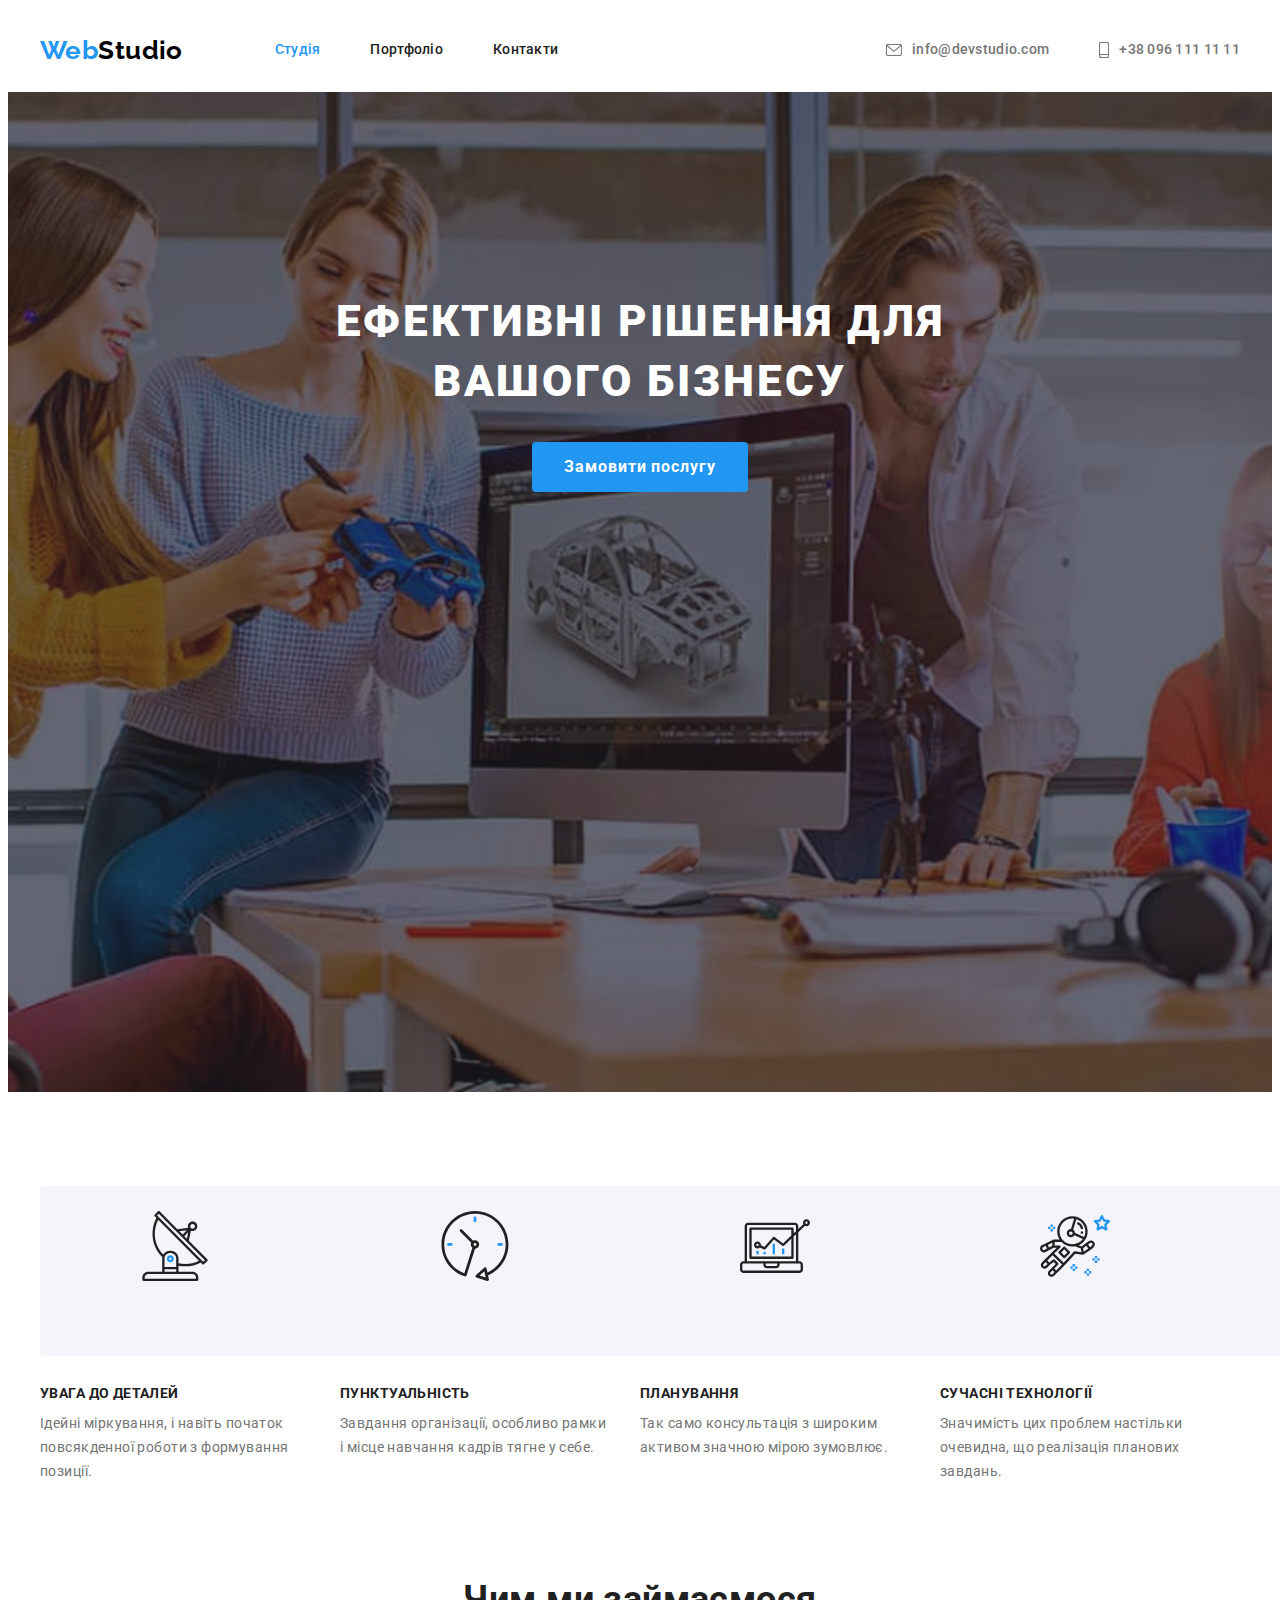
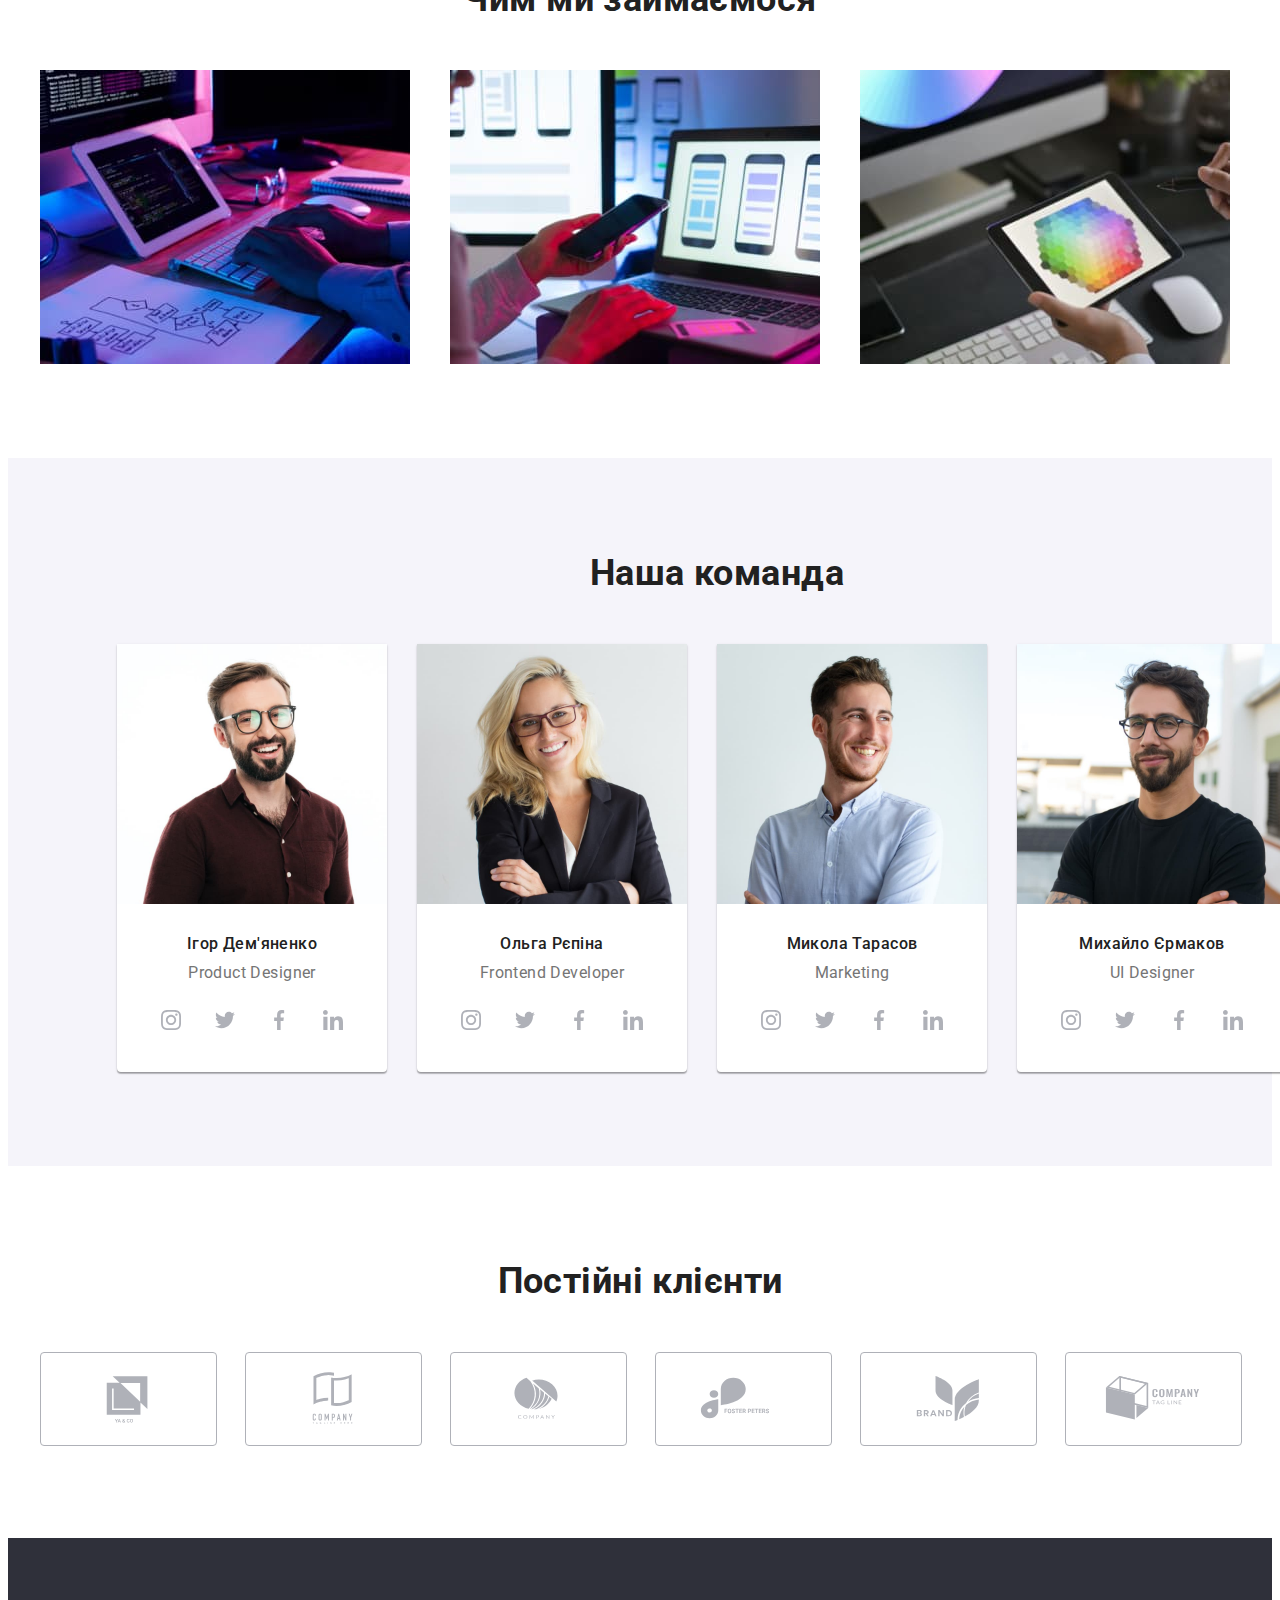
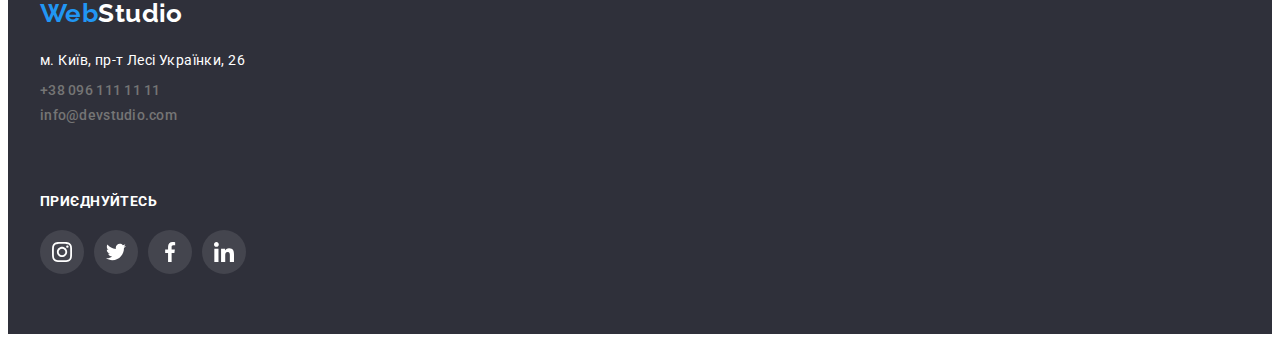
==== commit c72e3452: "goit-markup-hw-04" ====
--- a/index.html
+++ b/index.html
@@ -41,23 +41,15 @@
         <ul class="contacts">
           <li class="contacts-item">
             <a href="mailto:info@devstudio.com" class="contacts-link">
-              <svg class="contacts-icon mail">
-                <use
-                  href="./images/icons.svg#icon-envelope"
-                  width="16px"
-                  height="12px"
-                ></use></svg
+              <svg class="contacts-icon" width="16px" height="12px">
+                <use href="./images/icons.svg#icon-envelope"></use></svg
               >info@devstudio.com</a
             >
           </li>
           <li class="contacts-item">
             <a href="tel:+380961111111" class="contacts-link">
-              <svg class="contacts-icon tel">
-                <use
-                  href="./images/icons.svg#icon-smartphone"
-                  width="10px"
-                  height="16px"
-                ></use></svg
+              <svg class="contacts-icon" width="10px" height="16px">
+                <use href="./images/icons.svg#icon-smartphone"></use></svg
               >+38 096 111 11 11</a
             >
           </li>
@@ -187,60 +179,60 @@
                     target="_blank"
                     rel="noopener noreferrer nofollow"
                   >
-                    <svg class="social-networks-icon">
-                      <use
-                        href="./images/icons.svg#icon-instagram"
-                        width="20px"
-                        height="20px"
-                      ></use>
-                    </svg>
-                  </a>
-                </li>
-                <li class="social-networks-item">
-                  <a
-                    class="social-networks-link"
-                    href="#"
-                    target="_blank"
-                    rel="noopener noreferrer nofollow"
-                  >
-                    <svg class="social-networks-icon">
-                      <use
-                        href="./images/icons.svg#icon-twitter"
-                        width="20px"
-                        height="20px"
-                      ></use>
-                    </svg>
-                  </a>
-                </li>
-                <li class="social-networks-item">
-                  <a
-                    class="social-networks-link"
-                    href="#"
-                    target="_blank"
-                    rel="noopener noreferrer nofollow"
-                  >
-                    <svg class="social-networks-icon">
-                      <use
-                        href="./images/icons.svg#icon-facebook"
-                        width="20px"
-                        height="20px"
-                      ></use>
-                    </svg>
-                  </a>
-                </li>
-                <li class="social-networks-item">
-                  <a
-                    class="social-networks-link"
-                    href="#"
-                    target="_blank"
-                    rel="noopener noreferrer nofollow"
-                  >
-                    <svg class="social-networks-icon">
-                      <use
-                        href="./images/icons.svg#icon-linkedin"
-                        width="20px"
-                        height="20px"
-                      ></use>
+                    <svg
+                      class="social-networks-icon"
+                      width="20px"
+                      height="20px"
+                    >
+                      <use href="./images/icons.svg#icon-instagram"></use>
+                    </svg>
+                  </a>
+                </li>
+                <li class="social-networks-item">
+                  <a
+                    class="social-networks-link"
+                    href="#"
+                    target="_blank"
+                    rel="noopener noreferrer nofollow"
+                  >
+                    <svg
+                      class="social-networks-icon"
+                      width="20px"
+                      height="20px"
+                    >
+                      <use href="./images/icons.svg#icon-twitter"></use>
+                    </svg>
+                  </a>
+                </li>
+                <li class="social-networks-item">
+                  <a
+                    class="social-networks-link"
+                    href="#"
+                    target="_blank"
+                    rel="noopener noreferrer nofollow"
+                  >
+                    <svg
+                      class="social-networks-icon"
+                      width="20px"
+                      height="20px"
+                    >
+                      <use href="./images/icons.svg#icon-facebook"></use>
+                    </svg>
+                  </a>
+                </li>
+                <li class="social-networks-item">
+                  <a
+                    class="social-networks-link"
+                    href="#"
+                    target="_blank"
+                    rel="noopener noreferrer nofollow"
+                  >
+                    <svg
+                      class="social-networks-icon"
+                      width="20px"
+                      height="20px"
+                    >
+                      <use href="./images/icons.svg#icon-linkedin"></use>
                     </svg>
                   </a>
                 </li>
@@ -264,60 +256,60 @@
                     target="_blank"
                     rel="noopener noreferrer nofollow"
                   >
-                    <svg class="social-networks-icon">
-                      <use
-                        href="./images/icons.svg#icon-instagram"
-                        width="20px"
-                        height="20px"
-                      ></use>
-                    </svg>
-                  </a>
-                </li>
-                <li class="social-networks-item">
-                  <a
-                    class="social-networks-link"
-                    href="#"
-                    target="_blank"
-                    rel="noopener noreferrer nofollow"
-                  >
-                    <svg class="social-networks-icon">
-                      <use
-                        href="./images/icons.svg#icon-twitter"
-                        width="20px"
-                        height="20px"
-                      ></use>
-                    </svg>
-                  </a>
-                </li>
-                <li class="social-networks-item">
-                  <a
-                    class="social-networks-link"
-                    href="#"
-                    target="_blank"
-                    rel="noopener noreferrer nofollow"
-                  >
-                    <svg class="social-networks-icon">
-                      <use
-                        href="./images/icons.svg#icon-facebook"
-                        width="20px"
-                        height="20px"
-                      ></use>
-                    </svg>
-                  </a>
-                </li>
-                <li class="social-networks-item">
-                  <a
-                    class="social-networks-link"
-                    href="#"
-                    target="_blank"
-                    rel="noopener noreferrer nofollow"
-                  >
-                    <svg class="social-networks-icon">
-                      <use
-                        href="./images/icons.svg#icon-linkedin"
-                        width="20px"
-                        height="20px"
-                      ></use>
+                    <svg
+                      class="social-networks-icon"
+                      width="20px"
+                      height="20px"
+                    >
+                      <use href="./images/icons.svg#icon-instagram"></use>
+                    </svg>
+                  </a>
+                </li>
+                <li class="social-networks-item">
+                  <a
+                    class="social-networks-link"
+                    href="#"
+                    target="_blank"
+                    rel="noopener noreferrer nofollow"
+                  >
+                    <svg
+                      class="social-networks-icon"
+                      width="20px"
+                      height="20px"
+                    >
+                      <use href="./images/icons.svg#icon-twitter"></use>
+                    </svg>
+                  </a>
+                </li>
+                <li class="social-networks-item">
+                  <a
+                    class="social-networks-link"
+                    href="#"
+                    target="_blank"
+                    rel="noopener noreferrer nofollow"
+                  >
+                    <svg
+                      class="social-networks-icon"
+                      width="20px"
+                      height="20px"
+                    >
+                      <use href="./images/icons.svg#icon-facebook"></use>
+                    </svg>
+                  </a>
+                </li>
+                <li class="social-networks-item">
+                  <a
+                    class="social-networks-link"
+                    href="#"
+                    target="_blank"
+                    rel="noopener noreferrer nofollow"
+                  >
+                    <svg
+                      class="social-networks-icon"
+                      width="20px"
+                      height="20px"
+                    >
+                      <use href="./images/icons.svg#icon-linkedin"></use>
                     </svg>
                   </a>
                 </li>
@@ -341,60 +333,60 @@
                     target="_blank"
                     rel="noopener noreferrer nofollow"
                   >
-                    <svg class="social-networks-icon">
-                      <use
-                        href="./images/icons.svg#icon-instagram"
-                        width="20px"
-                        height="20px"
-                      ></use>
-                    </svg>
-                  </a>
-                </li>
-                <li class="social-networks-item">
-                  <a
-                    class="social-networks-link"
-                    href="#"
-                    target="_blank"
-                    rel="noopener noreferrer nofollow"
-                  >
-                    <svg class="social-networks-icon">
-                      <use
-                        href="./images/icons.svg#icon-twitter"
-                        width="20px"
-                        height="20px"
-                      ></use>
-                    </svg>
-                  </a>
-                </li>
-                <li class="social-networks-item">
-                  <a
-                    class="social-networks-link"
-                    href="#"
-                    target="_blank"
-                    rel="noopener noreferrer nofollow"
-                  >
-                    <svg class="social-networks-icon">
-                      <use
-                        href="./images/icons.svg#icon-facebook"
-                        width="20px"
-                        height="20px"
-                      ></use>
-                    </svg>
-                  </a>
-                </li>
-                <li class="social-networks-item">
-                  <a
-                    class="social-networks-link"
-                    href="#"
-                    target="_blank"
-                    rel="noopener noreferrer nofollow"
-                  >
-                    <svg class="social-networks-icon">
-                      <use
-                        href="./images/icons.svg#icon-linkedin"
-                        width="20px"
-                        height="20px"
-                      ></use>
+                    <svg
+                      class="social-networks-icon"
+                      width="20px"
+                      height="20px"
+                    >
+                      <use href="./images/icons.svg#icon-instagram"></use>
+                    </svg>
+                  </a>
+                </li>
+                <li class="social-networks-item">
+                  <a
+                    class="social-networks-link"
+                    href="#"
+                    target="_blank"
+                    rel="noopener noreferrer nofollow"
+                  >
+                    <svg
+                      class="social-networks-icon"
+                      width="20px"
+                      height="20px"
+                    >
+                      <use href="./images/icons.svg#icon-twitter"></use>
+                    </svg>
+                  </a>
+                </li>
+                <li class="social-networks-item">
+                  <a
+                    class="social-networks-link"
+                    href="#"
+                    target="_blank"
+                    rel="noopener noreferrer nofollow"
+                  >
+                    <svg
+                      class="social-networks-icon"
+                      width="20px"
+                      height="20px"
+                    >
+                      <use href="./images/icons.svg#icon-facebook"></use>
+                    </svg>
+                  </a>
+                </li>
+                <li class="social-networks-item">
+                  <a
+                    class="social-networks-link"
+                    href="#"
+                    target="_blank"
+                    rel="noopener noreferrer nofollow"
+                  >
+                    <svg
+                      class="social-networks-icon"
+                      width="20px"
+                      height="20px"
+                    >
+                      <use href="./images/icons.svg#icon-linkedin"></use>
                     </svg>
                   </a>
                 </li>
@@ -418,60 +410,60 @@
                     target="_blank"
                     rel="noopener noreferrer nofollow"
                   >
-                    <svg class="social-networks-icon">
-                      <use
-                        href="./images/icons.svg#icon-instagram"
-                        width="20px"
-                        height="20px"
-                      ></use>
-                    </svg>
-                  </a>
-                </li>
-                <li class="social-networks-item">
-                  <a
-                    class="social-networks-link"
-                    href="#"
-                    target="_blank"
-                    rel="noopener noreferrer nofollow"
-                  >
-                    <svg class="social-networks-icon">
-                      <use
-                        href="./images/icons.svg#icon-twitter"
-                        width="20px"
-                        height="20px"
-                      ></use>
-                    </svg>
-                  </a>
-                </li>
-                <li class="social-networks-item">
-                  <a
-                    class="social-networks-link"
-                    href="#"
-                    target="_blank"
-                    rel="noopener noreferrer nofollow"
-                  >
-                    <svg class="social-networks-icon">
-                      <use
-                        href="./images/icons.svg#icon-facebook"
-                        width="20px"
-                        height="20px"
-                      ></use>
-                    </svg>
-                  </a>
-                </li>
-                <li class="social-networks-item">
-                  <a
-                    class="social-networks-link"
-                    href="#"
-                    target="_blank"
-                    rel="noopener noreferrer nofollow"
-                  >
-                    <svg class="social-networks-icon">
-                      <use
-                        href="./images/icons.svg#icon-linkedin"
-                        width="20px"
-                        height="20px"
-                      ></use>
+                    <svg
+                      class="social-networks-icon"
+                      width="20px"
+                      height="20px"
+                    >
+                      <use href="./images/icons.svg#icon-instagram"></use>
+                    </svg>
+                  </a>
+                </li>
+                <li class="social-networks-item">
+                  <a
+                    class="social-networks-link"
+                    href="#"
+                    target="_blank"
+                    rel="noopener noreferrer nofollow"
+                  >
+                    <svg
+                      class="social-networks-icon"
+                      width="20px"
+                      height="20px"
+                    >
+                      <use href="./images/icons.svg#icon-twitter"></use>
+                    </svg>
+                  </a>
+                </li>
+                <li class="social-networks-item">
+                  <a
+                    class="social-networks-link"
+                    href="#"
+                    target="_blank"
+                    rel="noopener noreferrer nofollow"
+                  >
+                    <svg
+                      class="social-networks-icon"
+                      width="20px"
+                      height="20px"
+                    >
+                      <use href="./images/icons.svg#icon-facebook"></use>
+                    </svg>
+                  </a>
+                </li>
+                <li class="social-networks-item">
+                  <a
+                    class="social-networks-link"
+                    href="#"
+                    target="_blank"
+                    rel="noopener noreferrer nofollow"
+                  >
+                    <svg
+                      class="social-networks-icon"
+                      width="20px"
+                      height="20px"
+                    >
+                      <use href="./images/icons.svg#icon-linkedin"></use>
                     </svg>
                   </a>
                 </li>
@@ -583,6 +575,59 @@
           </ul>
         </address>
       </div>
+      <div class="footer-social-networks">
+        <h3 class="footer-title">Приєднуйтесь</h3>
+        <ul class="footer-social-list">
+          <li class="footer-social-item">
+            <a
+              class="footer-social-link"
+              href="#"
+              target="_blank"
+              rel="noopener noreferrer nofollow"
+            >
+              <svg class="footer-social-icon" width="20px" height="20px">
+                <use href="./images/icons.svg#icon-instagram"></use>
+              </svg>
+            </a>
+          </li>
+          <li class="footer-social-item">
+            <a
+              class="footer-social-link"
+              href="#"
+              target="_blank"
+              rel="noopener noreferrer nofollow"
+            >
+              <svg class="footer-social-icon" width="20px" height="20px">
+                <use href="./images/icons.svg#icon-twitter"></use>
+              </svg>
+            </a>
+          </li>
+          <li class="footer-social-item">
+            <a
+              class="footer-social-link"
+              href="#"
+              target="_blank"
+              rel="noopener noreferrer nofollow"
+            >
+              <svg class="footer-social-icon" width="20px" height="20px">
+                <use href="./images/icons.svg#icon-facebook"></use>
+              </svg>
+            </a>
+          </li>
+          <li class="footer-social-item">
+            <a
+              class="footer-social-link"
+              href="#"
+              target="_blank"
+              rel="noopener noreferrer nofollow"
+            >
+              <svg class="footer-social-icon" width="20px" height="20px">
+                <use href="./images/icons.svg#icon-linkedin"></use>
+              </svg>
+            </a>
+          </li>
+        </ul>
+      </div>
     </footer>
   </body>
 </html>
--- a/css/styles.css
+++ b/css/styles.css
@@ -18,7 +18,10 @@
   --icon-color: #afb1b8;
   --hover-bacground-color: #2196f3;
   --hover-icon-color: #ffffff;
-  --
+  --contacts-icon-color: #757575;
+  --hover-contacts-icon-color: #2196f3;
+  --footer-icon-color: #ffffff;
+  --footer-title-color: #ffffff;
 }
 
 p,
@@ -148,15 +151,6 @@
   height: 100%;
 }
 
-.mail {
-  width: 16px;
-  height: 12px;
-}
-
-.tel {
-  width: 10px;
-  height: 16px;
-}
 .contacts-link {
   display: flex;
   width: 100%;
@@ -171,17 +165,17 @@
 
 .contacts-icon {
   margin-right: 10px;
-  fill: var()
+  fill: var(--contacts-icon-color);
 }
 
 .contacts-link:hover,
 .contacts-link:focus {
-  color: var(--button-bacground-color);
+  color: var(--hover-contacts-icon-color);
 }
 
 .contacts-link:hover .contacts-icon,
 .contacts-link:focus .contacts-icon {
-  color: var(--button-bacground-color);
+  fill: var(--hover-contacts-icon-color);
 }
 
 /* Hero */
@@ -435,8 +429,6 @@
 }
 
 .social-networks-icon {
-  width: 100%;
-  height: 100%;
   fill: var(--icon-color);
 }
 
@@ -546,6 +538,9 @@
 /* Footer */
 
 .footer {
+  display: flex;
+  flex-direction: column;
+  gap: 70px;
   background: var(--accent-bacground-color);
   background: var(--accent-bacground-color);
   padding-top: 60px;
@@ -591,3 +586,58 @@
 .contacts-footer .link:focus {
   color: var(--button-bacground-color);
 }
+
+/* Footer social networks*/
+
+.footer-social-networks {
+  align-items: center;
+  margin-left: auto;
+  margin-right: auto;
+  width: 1200px;
+  padding: 0 15px;
+}
+
+.footer-title {
+  margin-bottom: 20px;
+  font-weight: 700;
+  font-size: 14px;
+  line-height: 1.14;
+  letter-spacing: 0.03em;
+  text-transform: uppercase;
+  color: var(--footer-title-color);
+}
+
+.footer-social-list {
+  display: flex;
+  gap: 10px;
+}
+
+.footer-social-item {
+  width: 44px;
+  height: 44px;
+}
+
+.footer-social-link {
+  display: flex;
+  align-items: center;
+  justify-content: center;
+  width: 100%;
+  height: 100%;
+  border-radius: 50%;
+  background: rgba(255, 255, 255, 0.1);
+  color: var(--footer-icon-color);
+}
+
+.footer-social-icon {
+  fill: currentColor;
+}
+
+.footer-social-link:hover,
+.footer-social-link:focus {
+  background-color: var(--hover-bacground-color);
+}
+
+.footer-social-link:hover .footer-social-icon,
+.footer-social-link:focus .footer-social-icon {
+  fill: var(--hover-icon-color);
+}
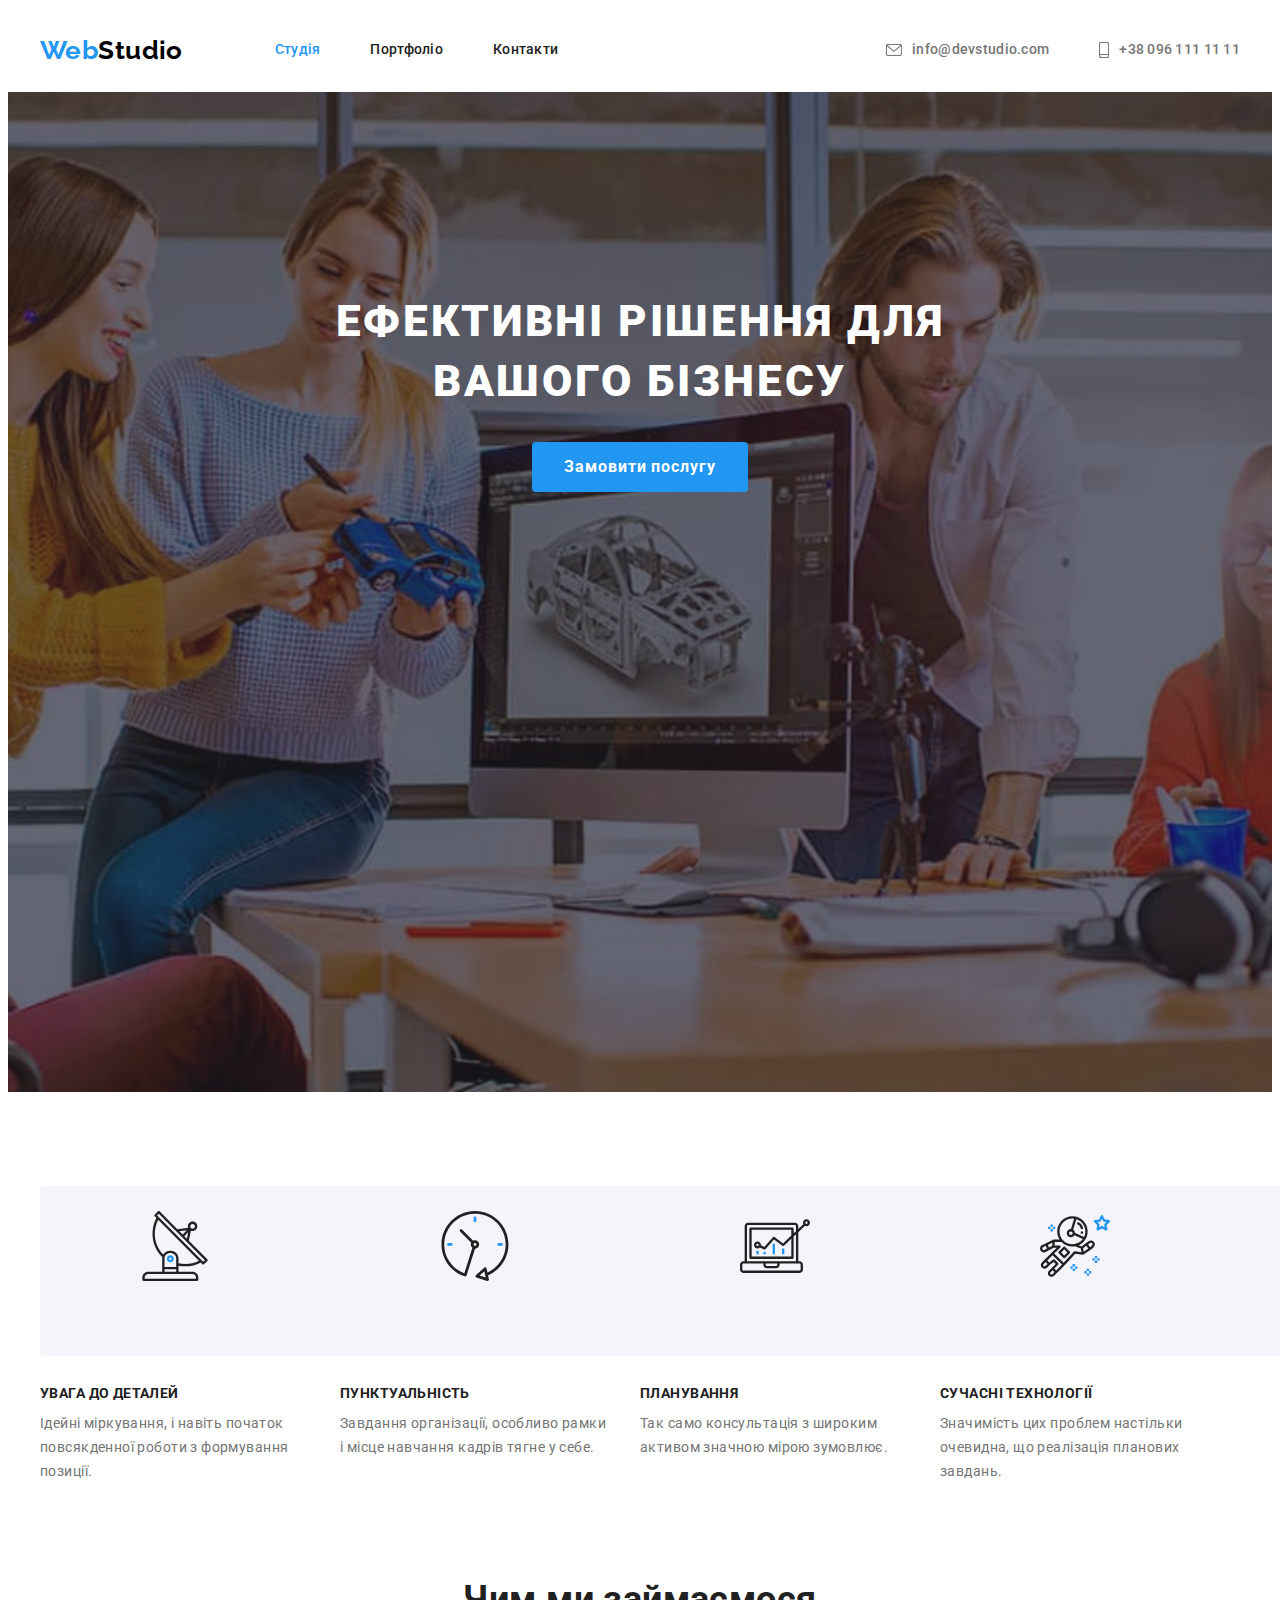
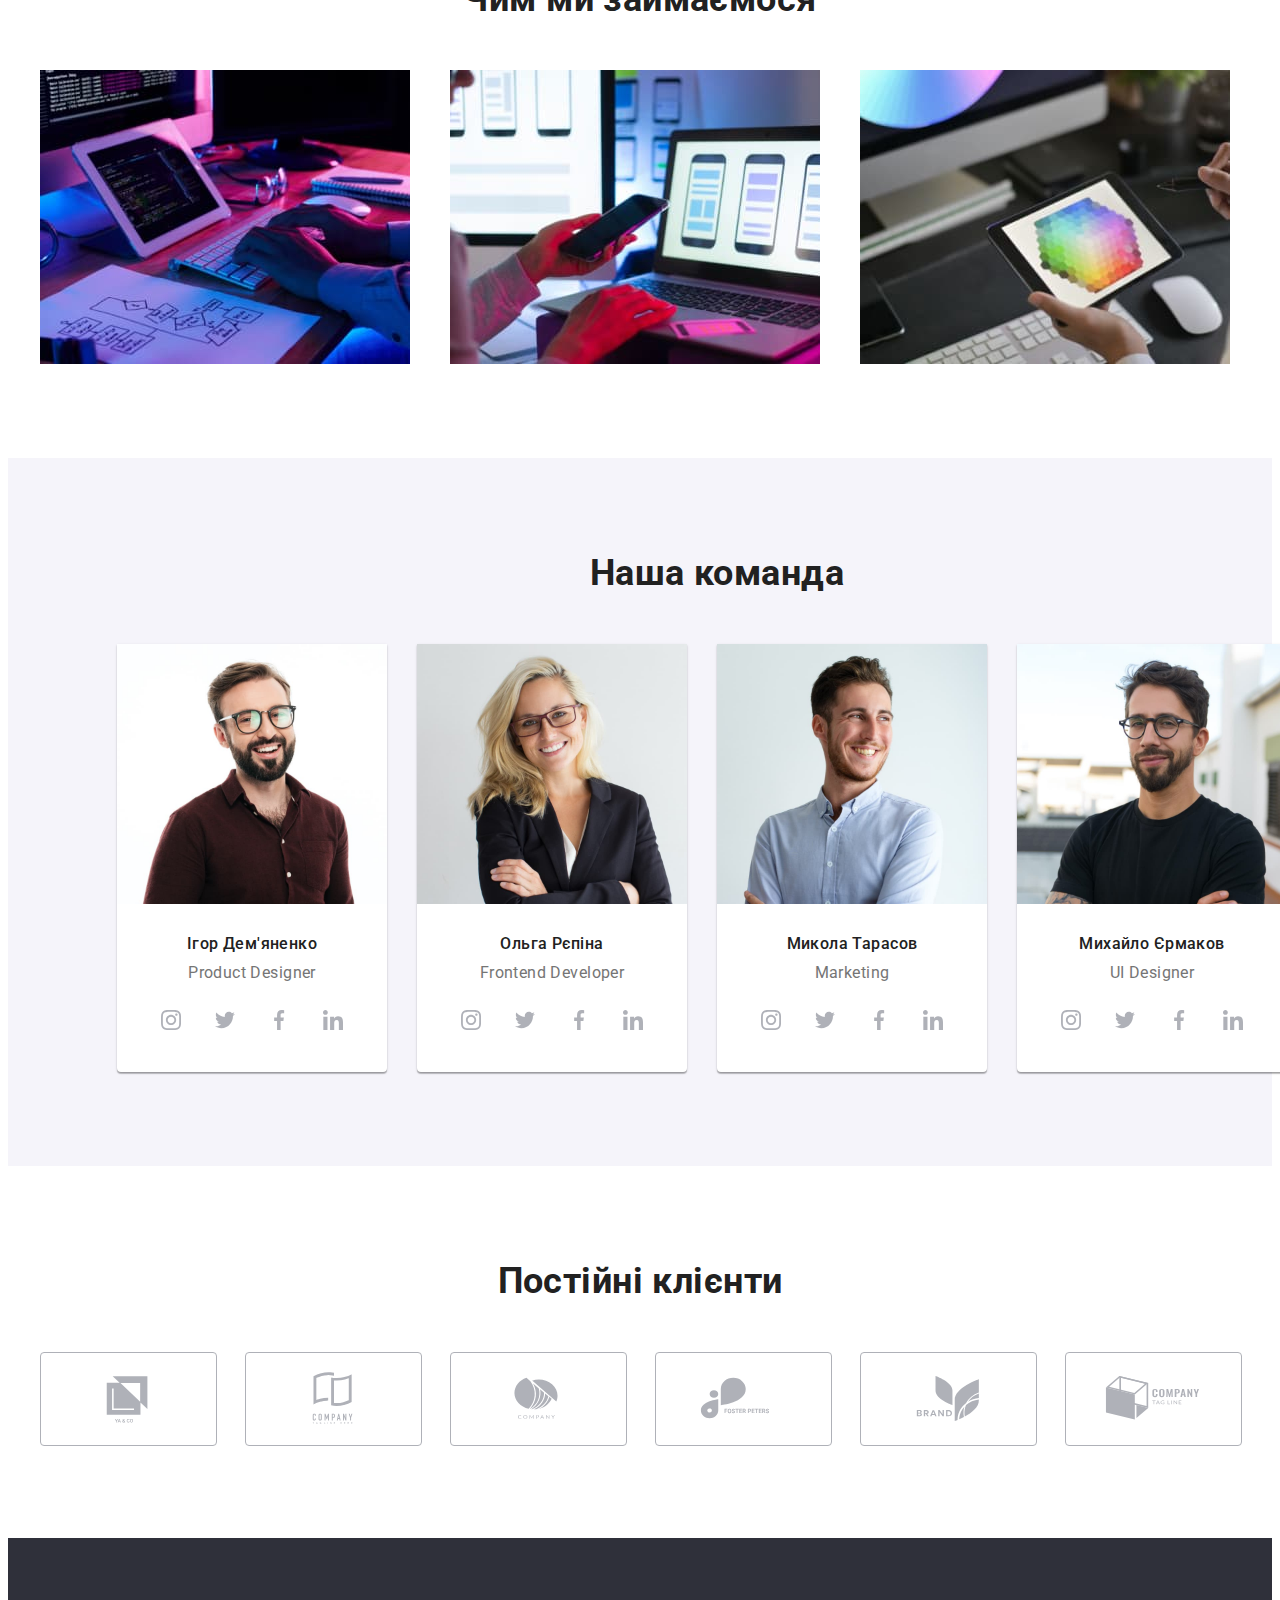
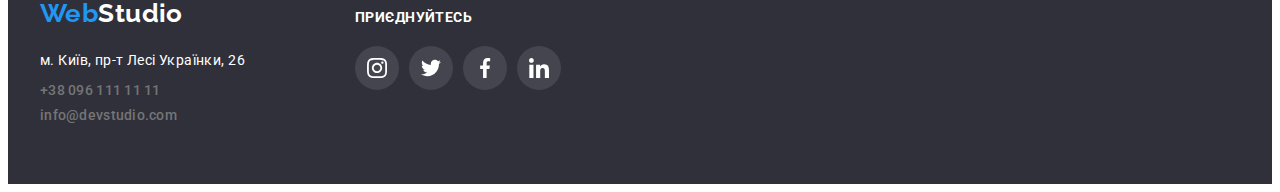
==== commit 3053b88f: "goit-markup-hw-04" ====
--- a/index.html
+++ b/index.html
@@ -549,84 +549,86 @@
     </main>
 
     <footer class="footer">
-      <div class="container">
-        <a class="footer-logo" href="./index.html"
-          ><span class="logo-color">Web</span>Studio</a
-        >
-        <address class="footer-address">
-          <ul class="contacts-footer">
-            <li class="footer-item">
+      <div class="container address-social">
+        <div>
+          <a class="footer-logo" href="./index.html"
+            ><span class="logo-color">Web</span>Studio</a
+          >
+          <address class="footer-address">
+            <ul class="footer-contacts">
+              <li class="footer-item">
+                <a
+                  href="https://goo.gl/maps/CPtrU1FHBa2aNyZL9"
+                  target="_blank"
+                  rel="noopener noreferrer nofollow"
+                  class="address"
+                  >м. Київ, пр-т Лесі Українки, 26</a
+                >
+              </li>
+              <li class="footer-item">
+                <a href="tel:+380961111111" class="link">+38 096 111 11 11</a>
+              </li>
+              <li class="footer-item">
+                <a href="mailto:info@devstudio.com" class="link"
+                  >info@devstudio.com</a
+                >
+              </li>
+            </ul>
+          </address>
+        </div>
+        <div class="footer-social-networks">
+          <h3 class="footer-title">Приєднуйтесь</h3>
+          <ul class="footer-social-list">
+            <li class="footer-social-item">
               <a
-                href="https://goo.gl/maps/CPtrU1FHBa2aNyZL9"
+                class="footer-social-link"
+                href="#"
                 target="_blank"
                 rel="noopener noreferrer nofollow"
-                class="address"
-                >м. Київ, пр-т Лесі Українки, 26</a
               >
-            </li>
-            <li class="footer-item">
-              <a href="tel:+380961111111" class="link">+38 096 111 11 11</a>
-            </li>
-            <li class="footer-item">
-              <a href="mailto:info@devstudio.com" class="link"
-                >info@devstudio.com</a
+                <svg class="footer-social-icon" width="20px" height="20px">
+                  <use href="./images/icons.svg#icon-instagram"></use>
+                </svg>
+              </a>
+            </li>
+            <li class="footer-social-item">
+              <a
+                class="footer-social-link"
+                href="#"
+                target="_blank"
+                rel="noopener noreferrer nofollow"
               >
+                <svg class="footer-social-icon" width="20px" height="20px">
+                  <use href="./images/icons.svg#icon-twitter"></use>
+                </svg>
+              </a>
+            </li>
+            <li class="footer-social-item">
+              <a
+                class="footer-social-link"
+                href="#"
+                target="_blank"
+                rel="noopener noreferrer nofollow"
+              >
+                <svg class="footer-social-icon" width="20px" height="20px">
+                  <use href="./images/icons.svg#icon-facebook"></use>
+                </svg>
+              </a>
+            </li>
+            <li class="footer-social-item">
+              <a
+                class="footer-social-link"
+                href="#"
+                target="_blank"
+                rel="noopener noreferrer nofollow"
+              >
+                <svg class="footer-social-icon" width="20px" height="20px">
+                  <use href="./images/icons.svg#icon-linkedin"></use>
+                </svg>
+              </a>
             </li>
           </ul>
-        </address>
-      </div>
-      <div class="footer-social-networks">
-        <h3 class="footer-title">Приєднуйтесь</h3>
-        <ul class="footer-social-list">
-          <li class="footer-social-item">
-            <a
-              class="footer-social-link"
-              href="#"
-              target="_blank"
-              rel="noopener noreferrer nofollow"
-            >
-              <svg class="footer-social-icon" width="20px" height="20px">
-                <use href="./images/icons.svg#icon-instagram"></use>
-              </svg>
-            </a>
-          </li>
-          <li class="footer-social-item">
-            <a
-              class="footer-social-link"
-              href="#"
-              target="_blank"
-              rel="noopener noreferrer nofollow"
-            >
-              <svg class="footer-social-icon" width="20px" height="20px">
-                <use href="./images/icons.svg#icon-twitter"></use>
-              </svg>
-            </a>
-          </li>
-          <li class="footer-social-item">
-            <a
-              class="footer-social-link"
-              href="#"
-              target="_blank"
-              rel="noopener noreferrer nofollow"
-            >
-              <svg class="footer-social-icon" width="20px" height="20px">
-                <use href="./images/icons.svg#icon-facebook"></use>
-              </svg>
-            </a>
-          </li>
-          <li class="footer-social-item">
-            <a
-              class="footer-social-link"
-              href="#"
-              target="_blank"
-              rel="noopener noreferrer nofollow"
-            >
-              <svg class="footer-social-icon" width="20px" height="20px">
-                <use href="./images/icons.svg#icon-linkedin"></use>
-              </svg>
-            </a>
-          </li>
-        </ul>
+        </div>
       </div>
     </footer>
   </body>
--- a/css/styles.css
+++ b/css/styles.css
@@ -538,17 +538,20 @@
 /* Footer */
 
 .footer {
-  display: flex;
-  flex-direction: column;
-  gap: 70px;
-  background: var(--accent-bacground-color);
   background: var(--accent-bacground-color);
   padding-top: 60px;
   padding-bottom: 60px;
 }
 
+.address-social {
+  display: flex;
+  gap: 30px;
+  align-items: baseline;
+}
+
 .footer-logo {
   display: block;
+  width: 270px;
   margin-bottom: 20px;
   text-decoration: none;
   font-family: "Raleway", sans-serif;
@@ -560,6 +563,7 @@
 
 .address {
   display: block;
+  width: 270px;
   margin-bottom: 10px;
   font-family: inherit;
   font-style: normal;
@@ -573,7 +577,7 @@
   margin-bottom: 9px;
 }
 
-.contacts-footer .link {
+.footer-contacts .link {
   display: block;
   font-weight: 500;
   font-size: 14px;
@@ -582,8 +586,8 @@
   color: var(--primary-text-color);
 }
 
-.contacts-footer .link:hover,
-.contacts-footer .link:focus {
+.footer-contacts .link:hover,
+.footer-contacts .link:focus {
   color: var(--button-bacground-color);
 }
 
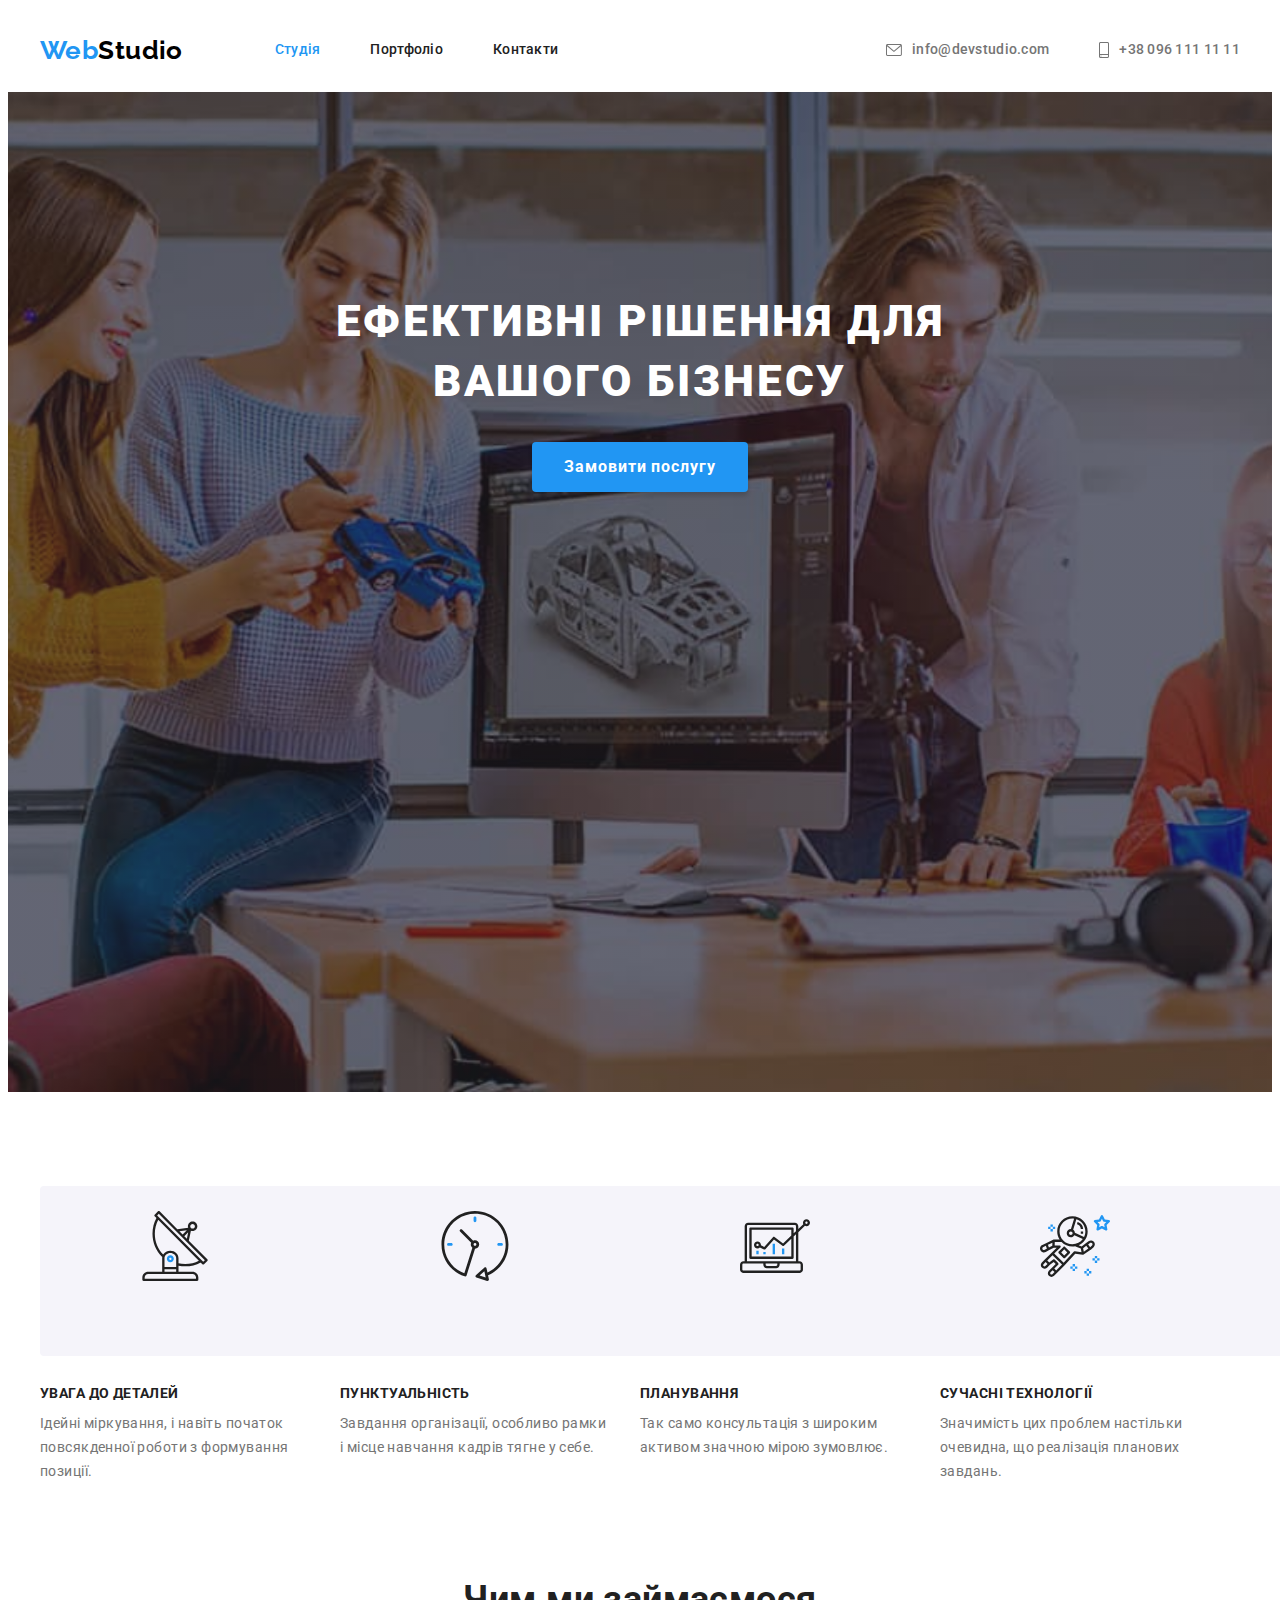
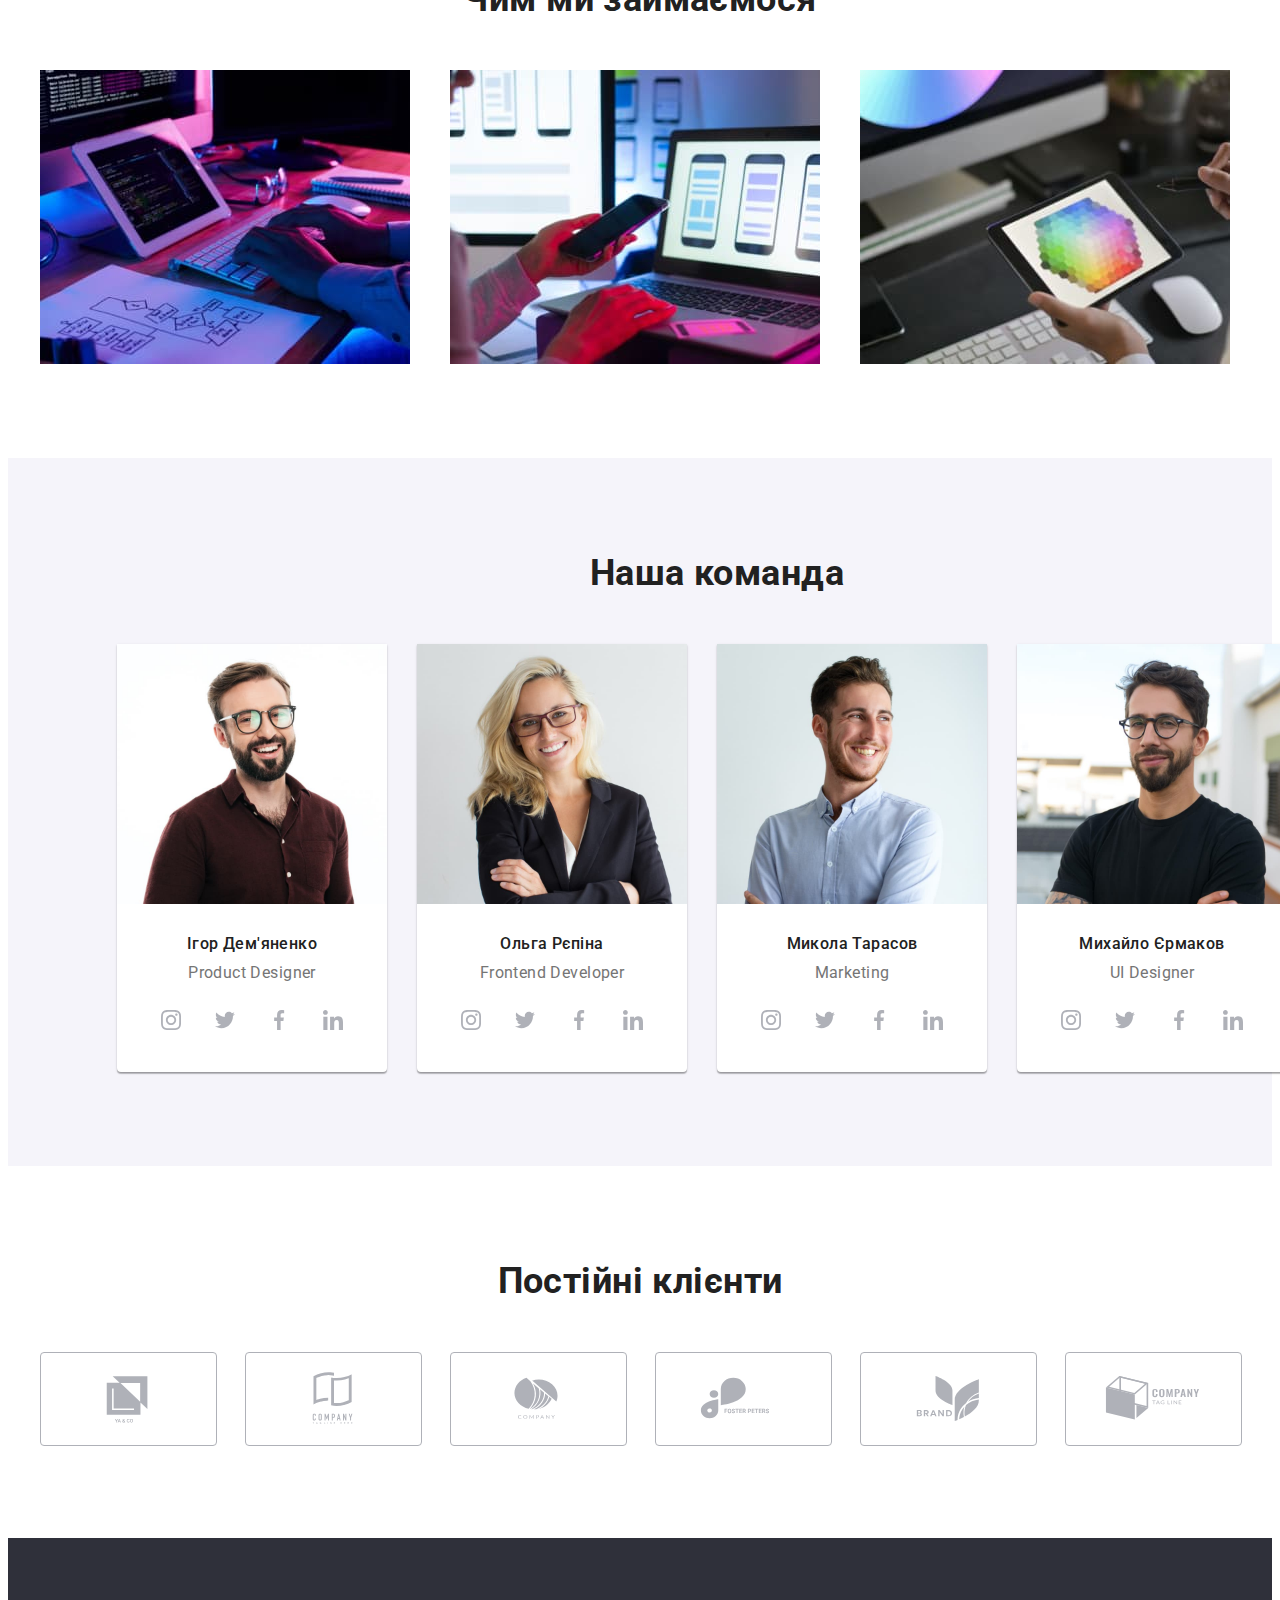
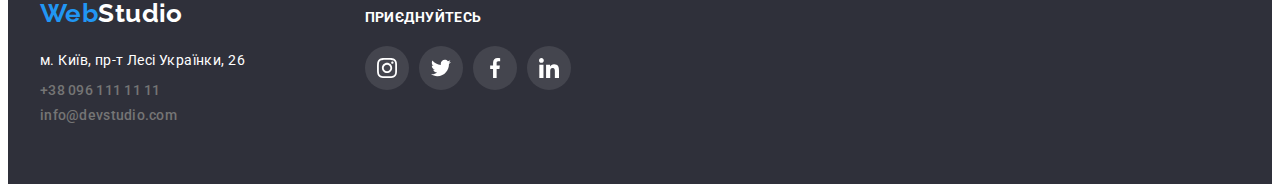
==== commit 06801e0a: "goit-markup-hw-04" ====
--- a/index.html
+++ b/index.html
@@ -550,7 +550,7 @@
 
     <footer class="footer">
       <div class="container address-social">
-        <div>
+        <div class="footer-address-naw">
           <a class="footer-logo" href="./index.html"
             ><span class="logo-color">Web</span>Studio</a
           >
--- a/css/styles.css
+++ b/css/styles.css
@@ -215,14 +215,15 @@
 }
 
 .hero-button {
+  font-size: 16px;
+  padding: 10px 32px;
+  min-width: 216px;
   font-family: inherit;
   font-weight: 700;
-  font-size: 16px;
   line-height: 1.88;
   letter-spacing: 0.06em;
-  min-width: 216px;
   border: none;
-  padding: 10px 32px;
+  box-shadow: 0px 4px 4px rgba(0, 0, 0, 0.15);
   border-radius: 4px;
   color: var(--button-text-hover-color);
   background-color: var(--button-bacground-color);
@@ -549,9 +550,13 @@
   align-items: baseline;
 }
 
+.footer-address-naw {
+  width: calc((100% - 30px) / 3);
+}
+
 .footer-logo {
   display: block;
-  width: 270px;
+  /* width: 270px; */
   margin-bottom: 20px;
   text-decoration: none;
   font-family: "Raleway", sans-serif;
@@ -563,7 +568,7 @@
 
 .address {
   display: block;
-  width: 270px;
+  /* width: 270px; */
   margin-bottom: 10px;
   font-family: inherit;
   font-style: normal;
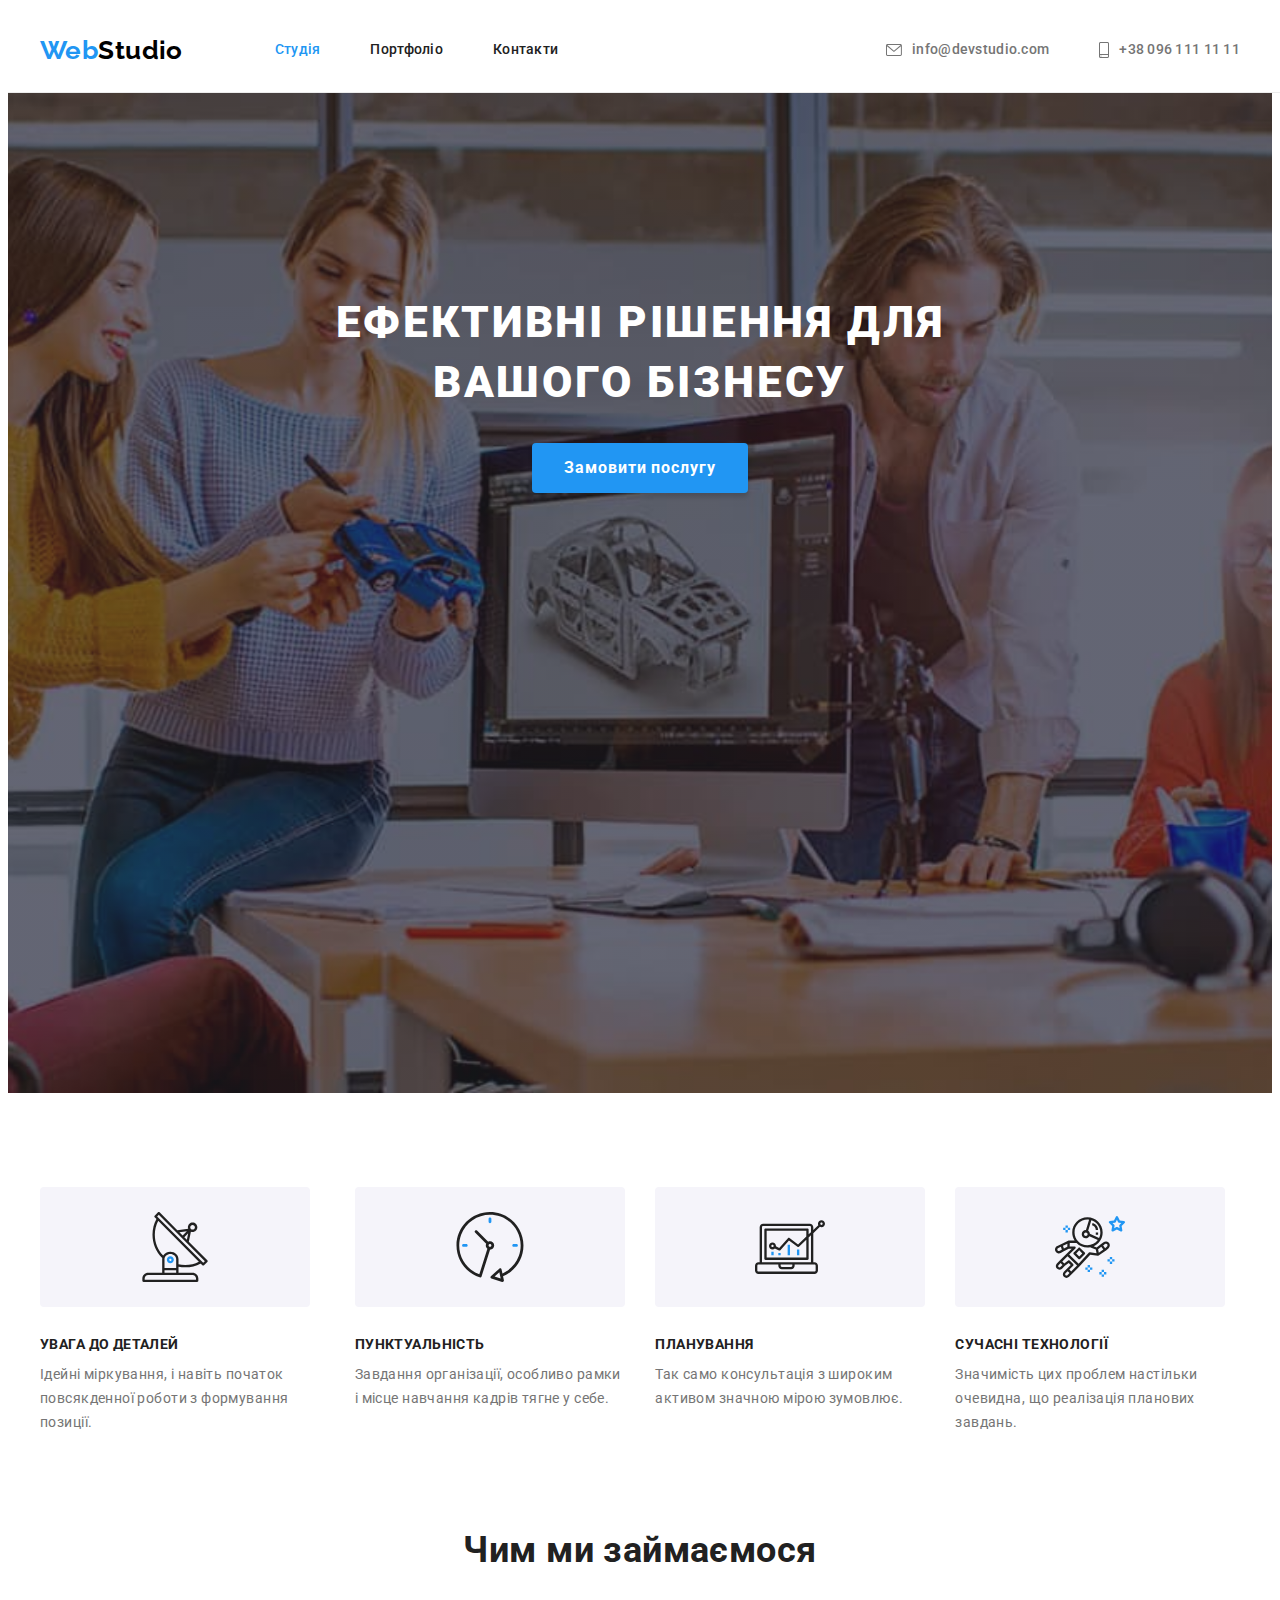
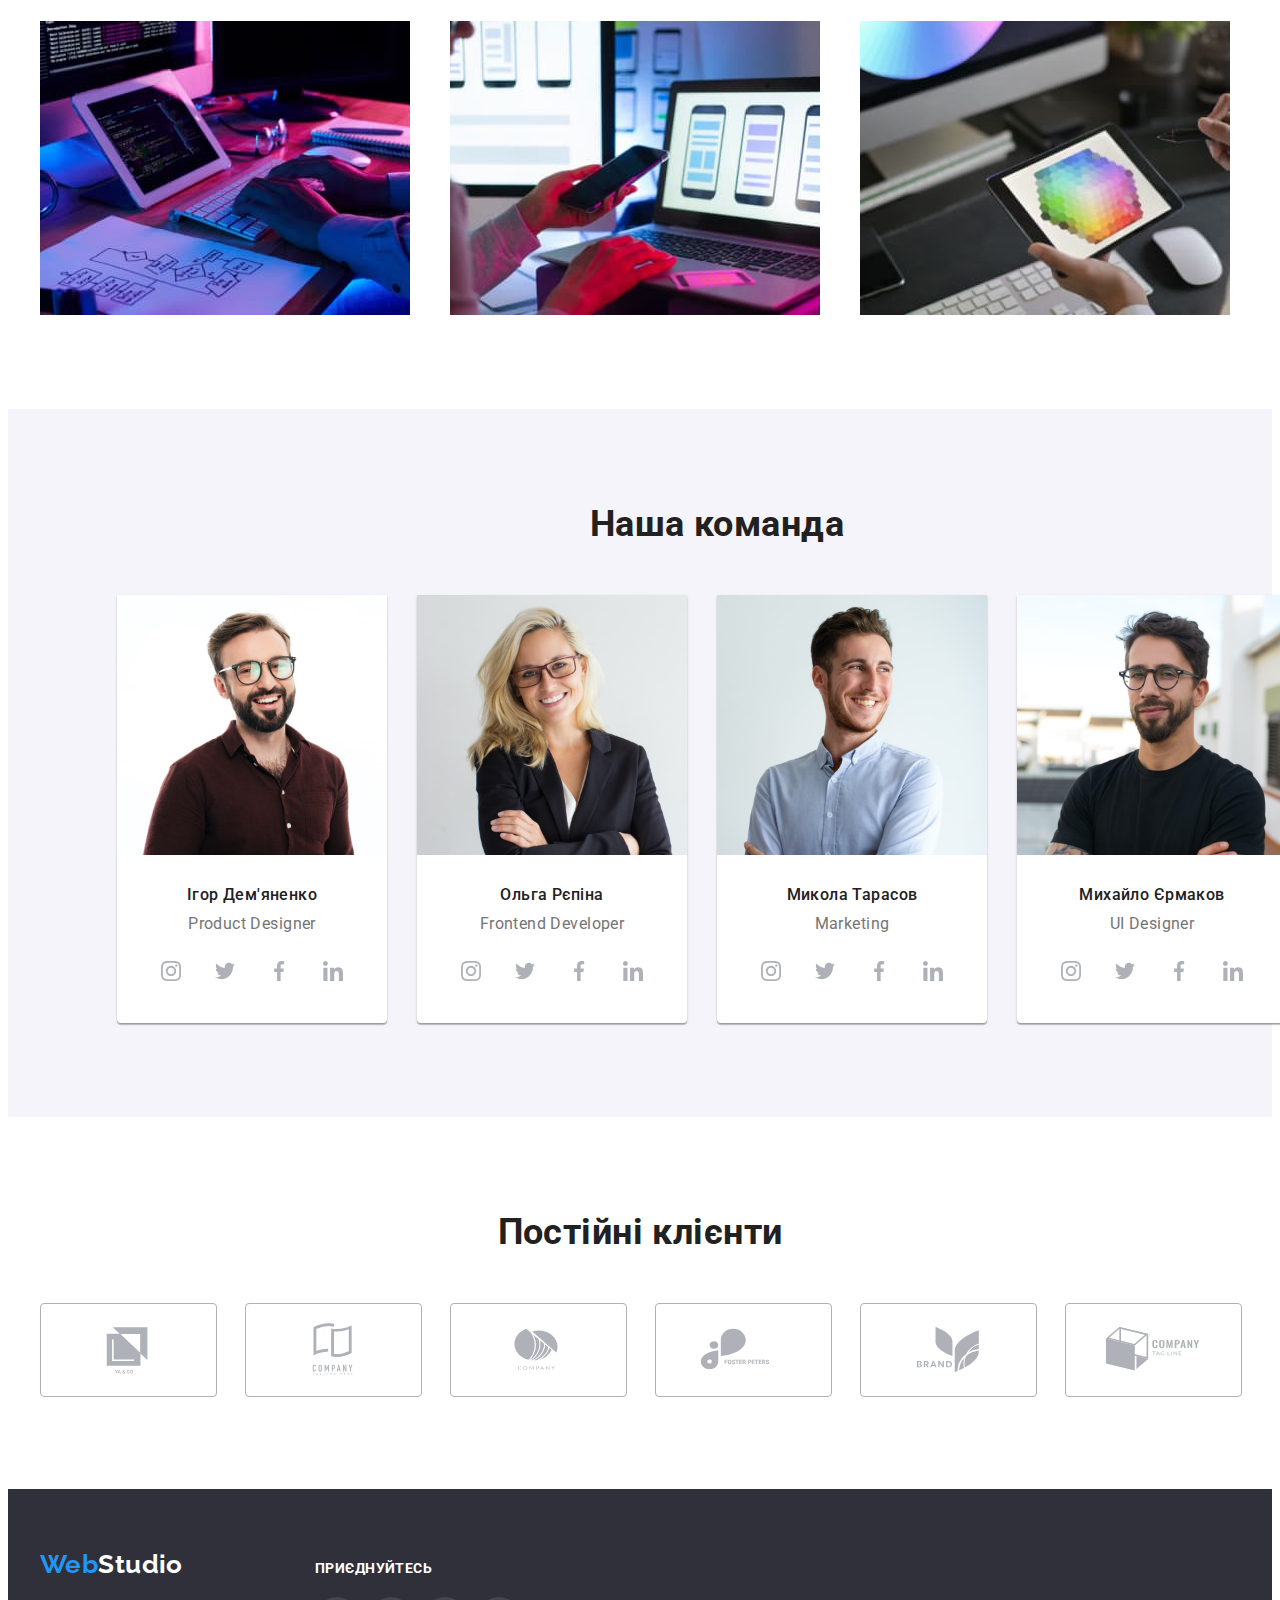
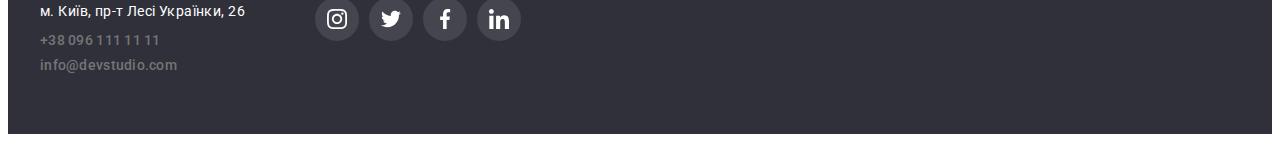
==== commit 0861e82c: "goit-markup-hw-04" ====
--- a/index.html
+++ b/index.html
@@ -70,13 +70,11 @@
           <h2 class="title hidden visually-hidden">Наші особливості</h2>
           <ul class="features">
             <li class="features-item">
-              <svg class="features-icon">
-                <use
-                  href="./images/icons.svg#icon-antenna"
-                  width="70px"
-                  height="70px"
-                ></use>
-              </svg>
+              <div class="features-icon">
+                <svg width="70px" height="70px">
+                  <use href="./images/icons.svg#icon-antenna"></use>
+                </svg>
+              </div>
               <h3 class="title">УВАГА ДО ДЕТАЛЕЙ</h3>
               <p class="text">
                 Ідейні міркування, і навіть початок повсякденної роботи з
@@ -84,13 +82,11 @@
               </p>
             </li>
             <li class="features-item">
-              <svg class="features-icon">
-                <use
-                  href="./images/icons.svg#icon-clock"
-                  width="70px"
-                  height="70px"
-                ></use>
-              </svg>
+              <div class="features-icon">
+                <svg width="70px" height="70px">
+                  <use href="./images/icons.svg#icon-clock"></use>
+                </svg>
+              </div>
               <h3 class="title">ПУНКТУАЛЬНІСТЬ</h3>
               <p class="text">
                 Завдання організації, особливо рамки і місце навчання кадрів
@@ -98,26 +94,22 @@
               </p>
             </li>
             <li class="features-item">
-              <svg class="features-icon">
-                <use
-                  href="./images/icons.svg#icon-diagram"
-                  width="70px"
-                  height="70px"
-                ></use>
-              </svg>
+              <div class="features-icon">
+                <svg width="70px" height="70px">
+                  <use href="./images/icons.svg#icon-diagram"></use>
+                </svg>
+              </div>
               <h3 class="title">ПЛАНУВАННЯ</h3>
               <p class="text">
                 Так само консультація з широким активом значною мірою зумовлює.
               </p>
             </li>
             <li class="features-item">
-              <svg class="features-icon">
-                <use
-                  href="./images/icons.svg#icon-astronaut"
-                  width="70px"
-                  height="70px"
-                ></use>
-              </svg>
+              <div class="features-icon">
+                <svg width="70px" height="70px">
+                  <use href="./images/icons.svg#icon-astronaut"></use>
+                </svg>
+              </div>
               <h3 class="title">СУЧАСНІ ТЕХНОЛОГІЇ</h3>
               <p class="text">
                 Значимість цих проблем настільки очевидна, що реалізація
@@ -170,73 +162,73 @@
               <div class="team">
                 <h3 class="team-title">Ігор Дем'яненко</h3>
                 <p class="team-text">Product Designer</p>
-              </div>
-              <ul class="social-networks-list">
-                <li class="social-networks-item">
-                  <a
-                    class="social-networks-link"
-                    href="#"
-                    target="_blank"
-                    rel="noopener noreferrer nofollow"
-                  >
-                    <svg
-                      class="social-networks-icon"
-                      width="20px"
-                      height="20px"
-                    >
-                      <use href="./images/icons.svg#icon-instagram"></use>
-                    </svg>
-                  </a>
-                </li>
-                <li class="social-networks-item">
-                  <a
-                    class="social-networks-link"
-                    href="#"
-                    target="_blank"
-                    rel="noopener noreferrer nofollow"
-                  >
-                    <svg
-                      class="social-networks-icon"
-                      width="20px"
-                      height="20px"
-                    >
-                      <use href="./images/icons.svg#icon-twitter"></use>
-                    </svg>
-                  </a>
-                </li>
-                <li class="social-networks-item">
-                  <a
-                    class="social-networks-link"
-                    href="#"
-                    target="_blank"
-                    rel="noopener noreferrer nofollow"
-                  >
-                    <svg
-                      class="social-networks-icon"
-                      width="20px"
-                      height="20px"
-                    >
-                      <use href="./images/icons.svg#icon-facebook"></use>
-                    </svg>
-                  </a>
-                </li>
-                <li class="social-networks-item">
-                  <a
-                    class="social-networks-link"
-                    href="#"
-                    target="_blank"
-                    rel="noopener noreferrer nofollow"
-                  >
-                    <svg
-                      class="social-networks-icon"
-                      width="20px"
-                      height="20px"
-                    >
-                      <use href="./images/icons.svg#icon-linkedin"></use>
-                    </svg>
-                  </a>
-                </li>
-              </ul>
+                <ul class="social-networks-list">
+                  <li class="social-networks-item">
+                    <a
+                      class="social-networks-link"
+                      href="#"
+                      target="_blank"
+                      rel="noopener noreferrer nofollow"
+                    >
+                      <svg
+                        class="social-networks-icon"
+                        width="20px"
+                        height="20px"
+                      >
+                        <use href="./images/icons.svg#icon-instagram"></use>
+                      </svg>
+                    </a>
+                  </li>
+                  <li class="social-networks-item">
+                    <a
+                      class="social-networks-link"
+                      href="#"
+                      target="_blank"
+                      rel="noopener noreferrer nofollow"
+                    >
+                      <svg
+                        class="social-networks-icon"
+                        width="20px"
+                        height="20px"
+                      >
+                        <use href="./images/icons.svg#icon-twitter"></use>
+                      </svg>
+                    </a>
+                  </li>
+                  <li class="social-networks-item">
+                    <a
+                      class="social-networks-link"
+                      href="#"
+                      target="_blank"
+                      rel="noopener noreferrer nofollow"
+                    >
+                      <svg
+                        class="social-networks-icon"
+                        width="20px"
+                        height="20px"
+                      >
+                        <use href="./images/icons.svg#icon-facebook"></use>
+                      </svg>
+                    </a>
+                  </li>
+                  <li class="social-networks-item">
+                    <a
+                      class="social-networks-link"
+                      href="#"
+                      target="_blank"
+                      rel="noopener noreferrer nofollow"
+                    >
+                      <svg
+                        class="social-networks-icon"
+                        width="20px"
+                        height="20px"
+                      >
+                        <use href="./images/icons.svg#icon-linkedin"></use>
+                      </svg>
+                    </a>
+                  </li>
+                </ul>
+              </div>
             </li>
             <li class="team-item">
               <img
@@ -247,73 +239,73 @@
               <div class="team">
                 <h3 class="team-title">Ольга Рєпіна</h3>
                 <p class="team-text">Frontend Developer</p>
-              </div>
-              <ul class="social-networks-list">
-                <li class="social-networks-item">
-                  <a
-                    class="social-networks-link"
-                    href="#"
-                    target="_blank"
-                    rel="noopener noreferrer nofollow"
-                  >
-                    <svg
-                      class="social-networks-icon"
-                      width="20px"
-                      height="20px"
-                    >
-                      <use href="./images/icons.svg#icon-instagram"></use>
-                    </svg>
-                  </a>
-                </li>
-                <li class="social-networks-item">
-                  <a
-                    class="social-networks-link"
-                    href="#"
-                    target="_blank"
-                    rel="noopener noreferrer nofollow"
-                  >
-                    <svg
-                      class="social-networks-icon"
-                      width="20px"
-                      height="20px"
-                    >
-                      <use href="./images/icons.svg#icon-twitter"></use>
-                    </svg>
-                  </a>
-                </li>
-                <li class="social-networks-item">
-                  <a
-                    class="social-networks-link"
-                    href="#"
-                    target="_blank"
-                    rel="noopener noreferrer nofollow"
-                  >
-                    <svg
-                      class="social-networks-icon"
-                      width="20px"
-                      height="20px"
-                    >
-                      <use href="./images/icons.svg#icon-facebook"></use>
-                    </svg>
-                  </a>
-                </li>
-                <li class="social-networks-item">
-                  <a
-                    class="social-networks-link"
-                    href="#"
-                    target="_blank"
-                    rel="noopener noreferrer nofollow"
-                  >
-                    <svg
-                      class="social-networks-icon"
-                      width="20px"
-                      height="20px"
-                    >
-                      <use href="./images/icons.svg#icon-linkedin"></use>
-                    </svg>
-                  </a>
-                </li>
-              </ul>
+                <ul class="social-networks-list">
+                  <li class="social-networks-item">
+                    <a
+                      class="social-networks-link"
+                      href="#"
+                      target="_blank"
+                      rel="noopener noreferrer nofollow"
+                    >
+                      <svg
+                        class="social-networks-icon"
+                        width="20px"
+                        height="20px"
+                      >
+                        <use href="./images/icons.svg#icon-instagram"></use>
+                      </svg>
+                    </a>
+                  </li>
+                  <li class="social-networks-item">
+                    <a
+                      class="social-networks-link"
+                      href="#"
+                      target="_blank"
+                      rel="noopener noreferrer nofollow"
+                    >
+                      <svg
+                        class="social-networks-icon"
+                        width="20px"
+                        height="20px"
+                      >
+                        <use href="./images/icons.svg#icon-twitter"></use>
+                      </svg>
+                    </a>
+                  </li>
+                  <li class="social-networks-item">
+                    <a
+                      class="social-networks-link"
+                      href="#"
+                      target="_blank"
+                      rel="noopener noreferrer nofollow"
+                    >
+                      <svg
+                        class="social-networks-icon"
+                        width="20px"
+                        height="20px"
+                      >
+                        <use href="./images/icons.svg#icon-facebook"></use>
+                      </svg>
+                    </a>
+                  </li>
+                  <li class="social-networks-item">
+                    <a
+                      class="social-networks-link"
+                      href="#"
+                      target="_blank"
+                      rel="noopener noreferrer nofollow"
+                    >
+                      <svg
+                        class="social-networks-icon"
+                        width="20px"
+                        height="20px"
+                      >
+                        <use href="./images/icons.svg#icon-linkedin"></use>
+                      </svg>
+                    </a>
+                  </li>
+                </ul>
+              </div>
             </li>
             <li class="team-item">
               <img
@@ -324,73 +316,73 @@
               <div class="team">
                 <h3 class="team-title">Микола Тарасов</h3>
                 <p class="team-text">Marketing</p>
-              </div>
-              <ul class="social-networks-list">
-                <li class="social-networks-item">
-                  <a
-                    class="social-networks-link"
-                    href="#"
-                    target="_blank"
-                    rel="noopener noreferrer nofollow"
-                  >
-                    <svg
-                      class="social-networks-icon"
-                      width="20px"
-                      height="20px"
-                    >
-                      <use href="./images/icons.svg#icon-instagram"></use>
-                    </svg>
-                  </a>
-                </li>
-                <li class="social-networks-item">
-                  <a
-                    class="social-networks-link"
-                    href="#"
-                    target="_blank"
-                    rel="noopener noreferrer nofollow"
-                  >
-                    <svg
-                      class="social-networks-icon"
-                      width="20px"
-                      height="20px"
-                    >
-                      <use href="./images/icons.svg#icon-twitter"></use>
-                    </svg>
-                  </a>
-                </li>
-                <li class="social-networks-item">
-                  <a
-                    class="social-networks-link"
-                    href="#"
-                    target="_blank"
-                    rel="noopener noreferrer nofollow"
-                  >
-                    <svg
-                      class="social-networks-icon"
-                      width="20px"
-                      height="20px"
-                    >
-                      <use href="./images/icons.svg#icon-facebook"></use>
-                    </svg>
-                  </a>
-                </li>
-                <li class="social-networks-item">
-                  <a
-                    class="social-networks-link"
-                    href="#"
-                    target="_blank"
-                    rel="noopener noreferrer nofollow"
-                  >
-                    <svg
-                      class="social-networks-icon"
-                      width="20px"
-                      height="20px"
-                    >
-                      <use href="./images/icons.svg#icon-linkedin"></use>
-                    </svg>
-                  </a>
-                </li>
-              </ul>
+                <ul class="social-networks-list">
+                  <li class="social-networks-item">
+                    <a
+                      class="social-networks-link"
+                      href="#"
+                      target="_blank"
+                      rel="noopener noreferrer nofollow"
+                    >
+                      <svg
+                        class="social-networks-icon"
+                        width="20px"
+                        height="20px"
+                      >
+                        <use href="./images/icons.svg#icon-instagram"></use>
+                      </svg>
+                    </a>
+                  </li>
+                  <li class="social-networks-item">
+                    <a
+                      class="social-networks-link"
+                      href="#"
+                      target="_blank"
+                      rel="noopener noreferrer nofollow"
+                    >
+                      <svg
+                        class="social-networks-icon"
+                        width="20px"
+                        height="20px"
+                      >
+                        <use href="./images/icons.svg#icon-twitter"></use>
+                      </svg>
+                    </a>
+                  </li>
+                  <li class="social-networks-item">
+                    <a
+                      class="social-networks-link"
+                      href="#"
+                      target="_blank"
+                      rel="noopener noreferrer nofollow"
+                    >
+                      <svg
+                        class="social-networks-icon"
+                        width="20px"
+                        height="20px"
+                      >
+                        <use href="./images/icons.svg#icon-facebook"></use>
+                      </svg>
+                    </a>
+                  </li>
+                  <li class="social-networks-item">
+                    <a
+                      class="social-networks-link"
+                      href="#"
+                      target="_blank"
+                      rel="noopener noreferrer nofollow"
+                    >
+                      <svg
+                        class="social-networks-icon"
+                        width="20px"
+                        height="20px"
+                      >
+                        <use href="./images/icons.svg#icon-linkedin"></use>
+                      </svg>
+                    </a>
+                  </li>
+                </ul>
+              </div>
             </li>
             <li class="team-item">
               <img
@@ -401,73 +393,73 @@
               <div class="team">
                 <h3 class="team-title">Михайло Єрмаков</h3>
                 <p class="team-text">UI Designer</p>
-              </div>
-              <ul class="social-networks-list">
-                <li class="social-networks-item">
-                  <a
-                    class="social-networks-link"
-                    href="#"
-                    target="_blank"
-                    rel="noopener noreferrer nofollow"
-                  >
-                    <svg
-                      class="social-networks-icon"
-                      width="20px"
-                      height="20px"
-                    >
-                      <use href="./images/icons.svg#icon-instagram"></use>
-                    </svg>
-                  </a>
-                </li>
-                <li class="social-networks-item">
-                  <a
-                    class="social-networks-link"
-                    href="#"
-                    target="_blank"
-                    rel="noopener noreferrer nofollow"
-                  >
-                    <svg
-                      class="social-networks-icon"
-                      width="20px"
-                      height="20px"
-                    >
-                      <use href="./images/icons.svg#icon-twitter"></use>
-                    </svg>
-                  </a>
-                </li>
-                <li class="social-networks-item">
-                  <a
-                    class="social-networks-link"
-                    href="#"
-                    target="_blank"
-                    rel="noopener noreferrer nofollow"
-                  >
-                    <svg
-                      class="social-networks-icon"
-                      width="20px"
-                      height="20px"
-                    >
-                      <use href="./images/icons.svg#icon-facebook"></use>
-                    </svg>
-                  </a>
-                </li>
-                <li class="social-networks-item">
-                  <a
-                    class="social-networks-link"
-                    href="#"
-                    target="_blank"
-                    rel="noopener noreferrer nofollow"
-                  >
-                    <svg
-                      class="social-networks-icon"
-                      width="20px"
-                      height="20px"
-                    >
-                      <use href="./images/icons.svg#icon-linkedin"></use>
-                    </svg>
-                  </a>
-                </li>
-              </ul>
+                <ul class="social-networks-list">
+                  <li class="social-networks-item">
+                    <a
+                      class="social-networks-link"
+                      href="#"
+                      target="_blank"
+                      rel="noopener noreferrer nofollow"
+                    >
+                      <svg
+                        class="social-networks-icon"
+                        width="20px"
+                        height="20px"
+                      >
+                        <use href="./images/icons.svg#icon-instagram"></use>
+                      </svg>
+                    </a>
+                  </li>
+                  <li class="social-networks-item">
+                    <a
+                      class="social-networks-link"
+                      href="#"
+                      target="_blank"
+                      rel="noopener noreferrer nofollow"
+                    >
+                      <svg
+                        class="social-networks-icon"
+                        width="20px"
+                        height="20px"
+                      >
+                        <use href="./images/icons.svg#icon-twitter"></use>
+                      </svg>
+                    </a>
+                  </li>
+                  <li class="social-networks-item">
+                    <a
+                      class="social-networks-link"
+                      href="#"
+                      target="_blank"
+                      rel="noopener noreferrer nofollow"
+                    >
+                      <svg
+                        class="social-networks-icon"
+                        width="20px"
+                        height="20px"
+                      >
+                        <use href="./images/icons.svg#icon-facebook"></use>
+                      </svg>
+                    </a>
+                  </li>
+                  <li class="social-networks-item">
+                    <a
+                      class="social-networks-link"
+                      href="#"
+                      target="_blank"
+                      rel="noopener noreferrer nofollow"
+                    >
+                      <svg
+                        class="social-networks-icon"
+                        width="20px"
+                        height="20px"
+                      >
+                        <use href="./images/icons.svg#icon-linkedin"></use>
+                      </svg>
+                    </a>
+                  </li>
+                </ul>
+              </div>
             </li>
           </ul>
         </div>
@@ -550,11 +542,11 @@
 
     <footer class="footer">
       <div class="container address-social">
-        <div class="footer-address-naw">
+        <div>
           <a class="footer-logo" href="./index.html"
             ><span class="logo-color">Web</span>Studio</a
           >
-          <address class="footer-address">
+          <address>
             <ul class="footer-contacts">
               <li class="footer-item">
                 <a
@@ -577,7 +569,7 @@
           </address>
         </div>
         <div class="footer-social-networks">
-          <h3 class="footer-title">Приєднуйтесь</h3>
+          <p class="footer-title">Приєднуйтесь</p>
           <ul class="footer-social-list">
             <li class="footer-social-item">
               <a
--- a/css/styles.css
+++ b/css/styles.css
@@ -22,6 +22,7 @@
   --hover-contacts-icon-color: #2196f3;
   --footer-icon-color: #ffffff;
   --footer-title-color: #ffffff;
+  --line-color: #ececec;
 }
 
 p,
@@ -97,6 +98,14 @@
   background-color: var(--bacground-color);
 }
 
+.page-header::after {
+  content: " ";
+  width: 1600px;
+  height: 1px;
+  background-color: var(--line-color);
+  display: block;
+}
+
 /* Main navigation */
 
 .main-nav {
@@ -165,17 +174,12 @@
 
 .contacts-icon {
   margin-right: 10px;
-  fill: var(--contacts-icon-color);
+  fill: currentColor;
 }
 
 .contacts-link:hover,
 .contacts-link:focus {
   color: var(--hover-contacts-icon-color);
-}
-
-.contacts-link:hover .contacts-icon,
-.contacts-link:focus .contacts-icon {
-  fill: var(--hover-contacts-icon-color);
 }
 
 /* Hero */
@@ -199,6 +203,7 @@
     url(../images/hero.jpg);
   background-position: center;
   background-size: cover;
+  background-repeat: no-repeat;
 }
 
 .hero-title {
@@ -276,13 +281,13 @@
 
 .features-item {
   display: flex;
-  width: 270px;
   flex-direction: column;
 }
 
 .features-icon {
   display: flex;
-  padding: 25px 100px;
+  justify-content: center;
+  align-items: center;
   margin-bottom: 30px;
   width: 270px;
   height: 120px;
@@ -379,8 +384,8 @@
 }
 
 .team {
-  display: block;
   padding-top: 30px;
+  padding-bottom: 30px;
 }
 
 .team-title {
@@ -412,7 +417,6 @@
   display: flex;
   justify-content: center;
   gap: 10px;
-  margin-bottom: 30px;
 }
 
 .social-networks-item {
@@ -427,20 +431,17 @@
   width: 100%;
   height: 100%;
   border-radius: 50%;
+  color: var(--icon-color);
 }
 
 .social-networks-icon {
-  fill: var(--icon-color);
+  fill: currentColor;
 }
 
 .social-networks-link:hover,
 .social-networks-link:focus {
   background-color: var(--hover-bacground-color);
-}
-
-.social-networks-link:hover .social-networks-icon,
-.social-networks-link:focus .social-networks-icon {
-  fill: var(--hover-icon-color);
+  color: var(--hover-icon-color);
 }
 
 /* Clients */
@@ -467,7 +468,6 @@
 }
 
 .client-icon {
-  fill: var(--icon-color);
   width: 106px;
   height: 60px;
 }
@@ -475,10 +475,6 @@
 .client-link:hover,
 .client-link:focus {
   border: 1px solid var(--hover-bacground-color);
-}
-
-.client-link:hover .client-icon,
-.client-link:focus .client-icon {
   fill: var(--hover-bacground-color);
 }
 
@@ -494,13 +490,17 @@
   width: calc((100% - 60px) / 3);
 }
 
-.item-title {
+.portfolio-link {
+  text-decoration: none;
+}
+
+.portfolio-item {
   display: block;
   padding: 20px 24px;
   border: 1px solid var(--border-color);
 }
 
-.portfolio .portfolio-item {
+.portfolio-title {
   margin-bottom: 4px;
   font-weight: 700;
   font-size: 18px;
@@ -509,15 +509,26 @@
   color: var(--title-text-color);
 }
 
-.portfolio .portfolio-text {
+.portfolio-text {
   font-weight: 400;
   font-size: 16px;
   line-height: 1.88;
   color: var(--primary-text-color);
 }
 
-.filters .filter-button:hover,
-.filters .filter-button:focus {
+.portfolio-element:hover,
+.portfolio-element:focus {
+  box-shadow: 0px 1px 1px rgba(0, 0, 0, 0.12), 0px 4px 4px rgba(0, 0, 0, 0.06),
+    1px 4px 6px rgba(0, 0, 0, 0.16);
+}
+
+.filters {
+  display: flex;
+  justify-content: center;
+}
+
+.filter-button:hover,
+.filter-button:focus {
   cursor: pointer;
   background-color: var(--button-bacground-color);
   color: var(--button-text-hover-color);
@@ -525,17 +536,6 @@
     0px 2px 2px rgba(0, 0, 0, 0.12);
 }
 
-.filters {
-  display: flex;
-  justify-content: center;
-}
-
-.portfolio .portfolio-element:hover,
-.portfolio .portfolio-element:focus {
-  box-shadow: 0px 1px 1px rgba(0, 0, 0, 0.12), 0px 4px 4px rgba(0, 0, 0, 0.06),
-    1px 4px 6px rgba(0, 0, 0, 0.16);
-}
-
 /* Footer */
 
 .footer {
@@ -546,17 +546,11 @@
 
 .address-social {
   display: flex;
-  gap: 30px;
   align-items: baseline;
-}
-
-.footer-address-naw {
-  width: calc((100% - 30px) / 3);
 }
 
 .footer-logo {
   display: block;
-  /* width: 270px; */
   margin-bottom: 20px;
   text-decoration: none;
   font-family: "Raleway", sans-serif;
@@ -567,14 +561,7 @@
 }
 
 .address {
-  display: block;
-  /* width: 270px; */
-  margin-bottom: 10px;
-  font-family: inherit;
-  font-style: normal;
-  font-size: 14px;
   line-height: 1.71;
-  letter-spacing: 0.03em;
   color: var(--address-color);
 }
 
@@ -599,19 +586,13 @@
 /* Footer social networks*/
 
 .footer-social-networks {
-  align-items: center;
-  margin-left: auto;
-  margin-right: auto;
-  width: 1200px;
-  padding: 0 15px;
+  margin-left: 70px;
 }
 
 .footer-title {
   margin-bottom: 20px;
   font-weight: 700;
-  font-size: 14px;
   line-height: 1.14;
-  letter-spacing: 0.03em;
   text-transform: uppercase;
   color: var(--footer-title-color);
 }
